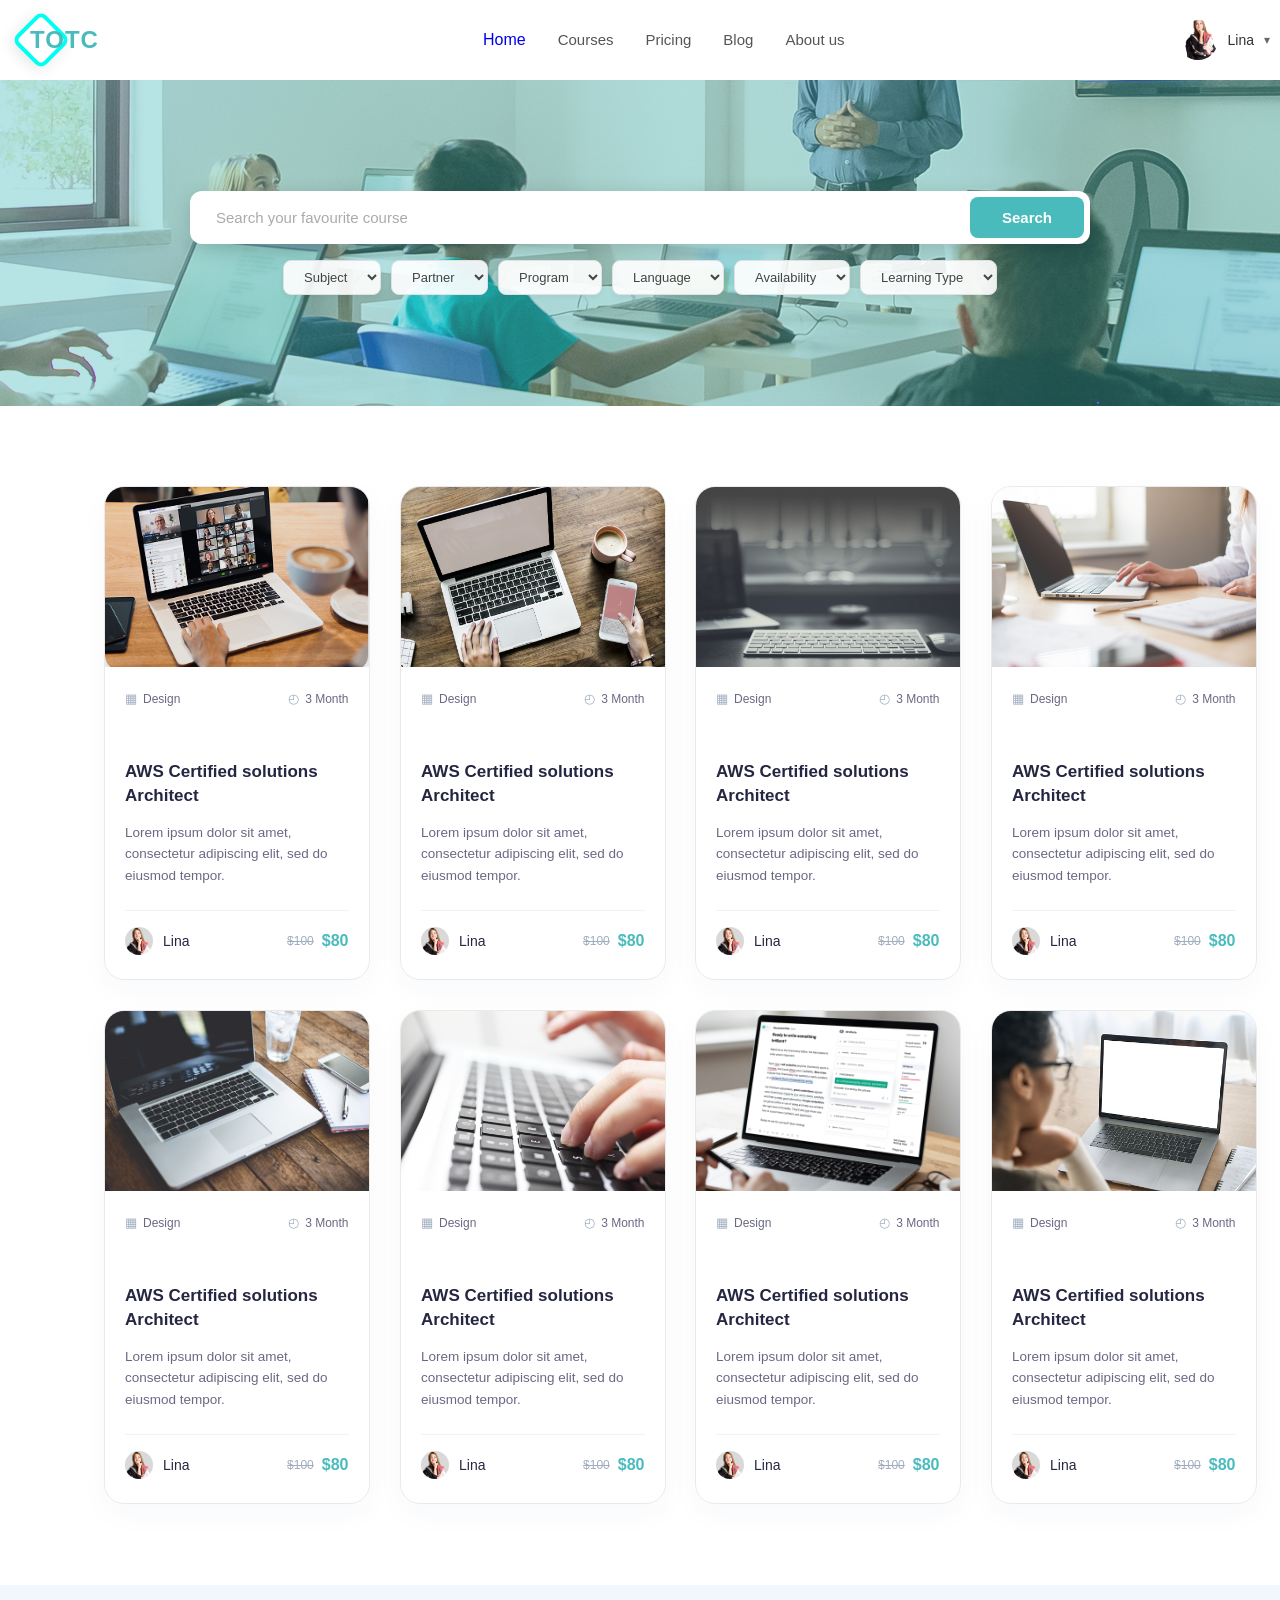
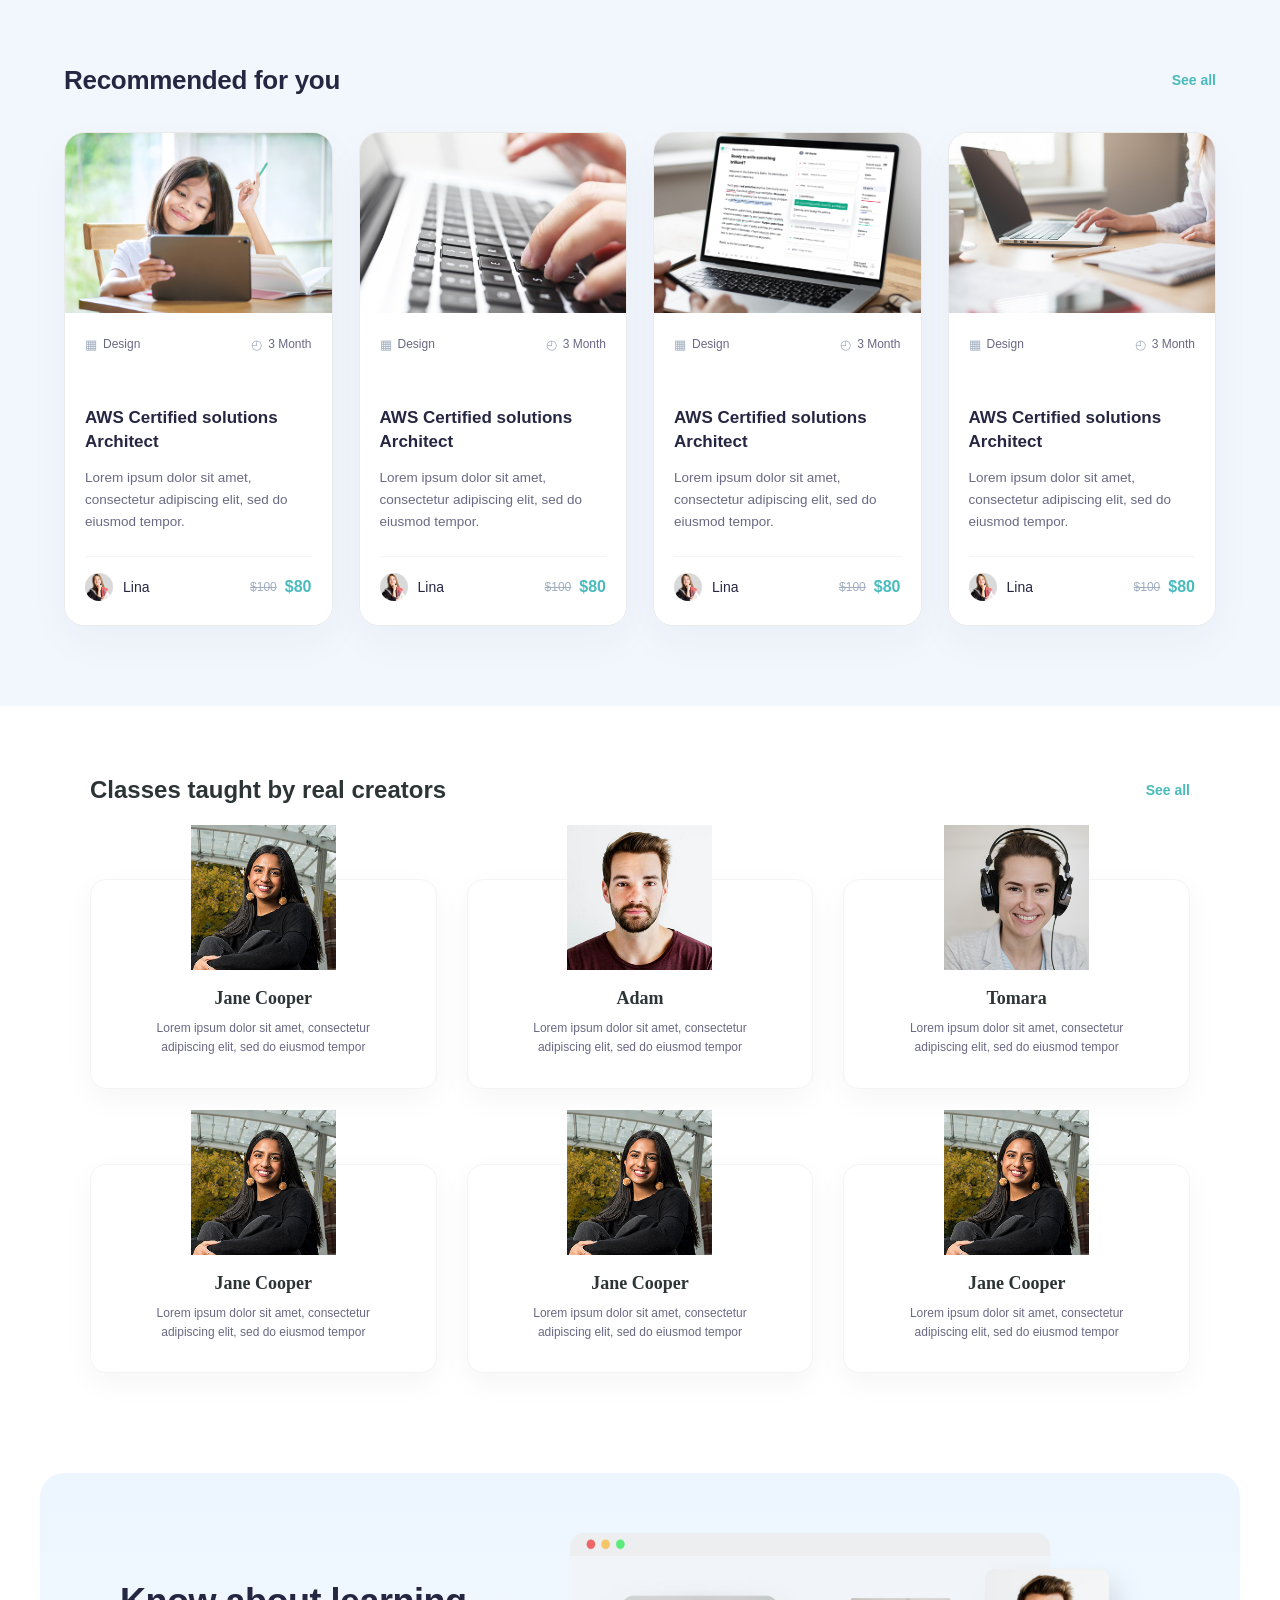
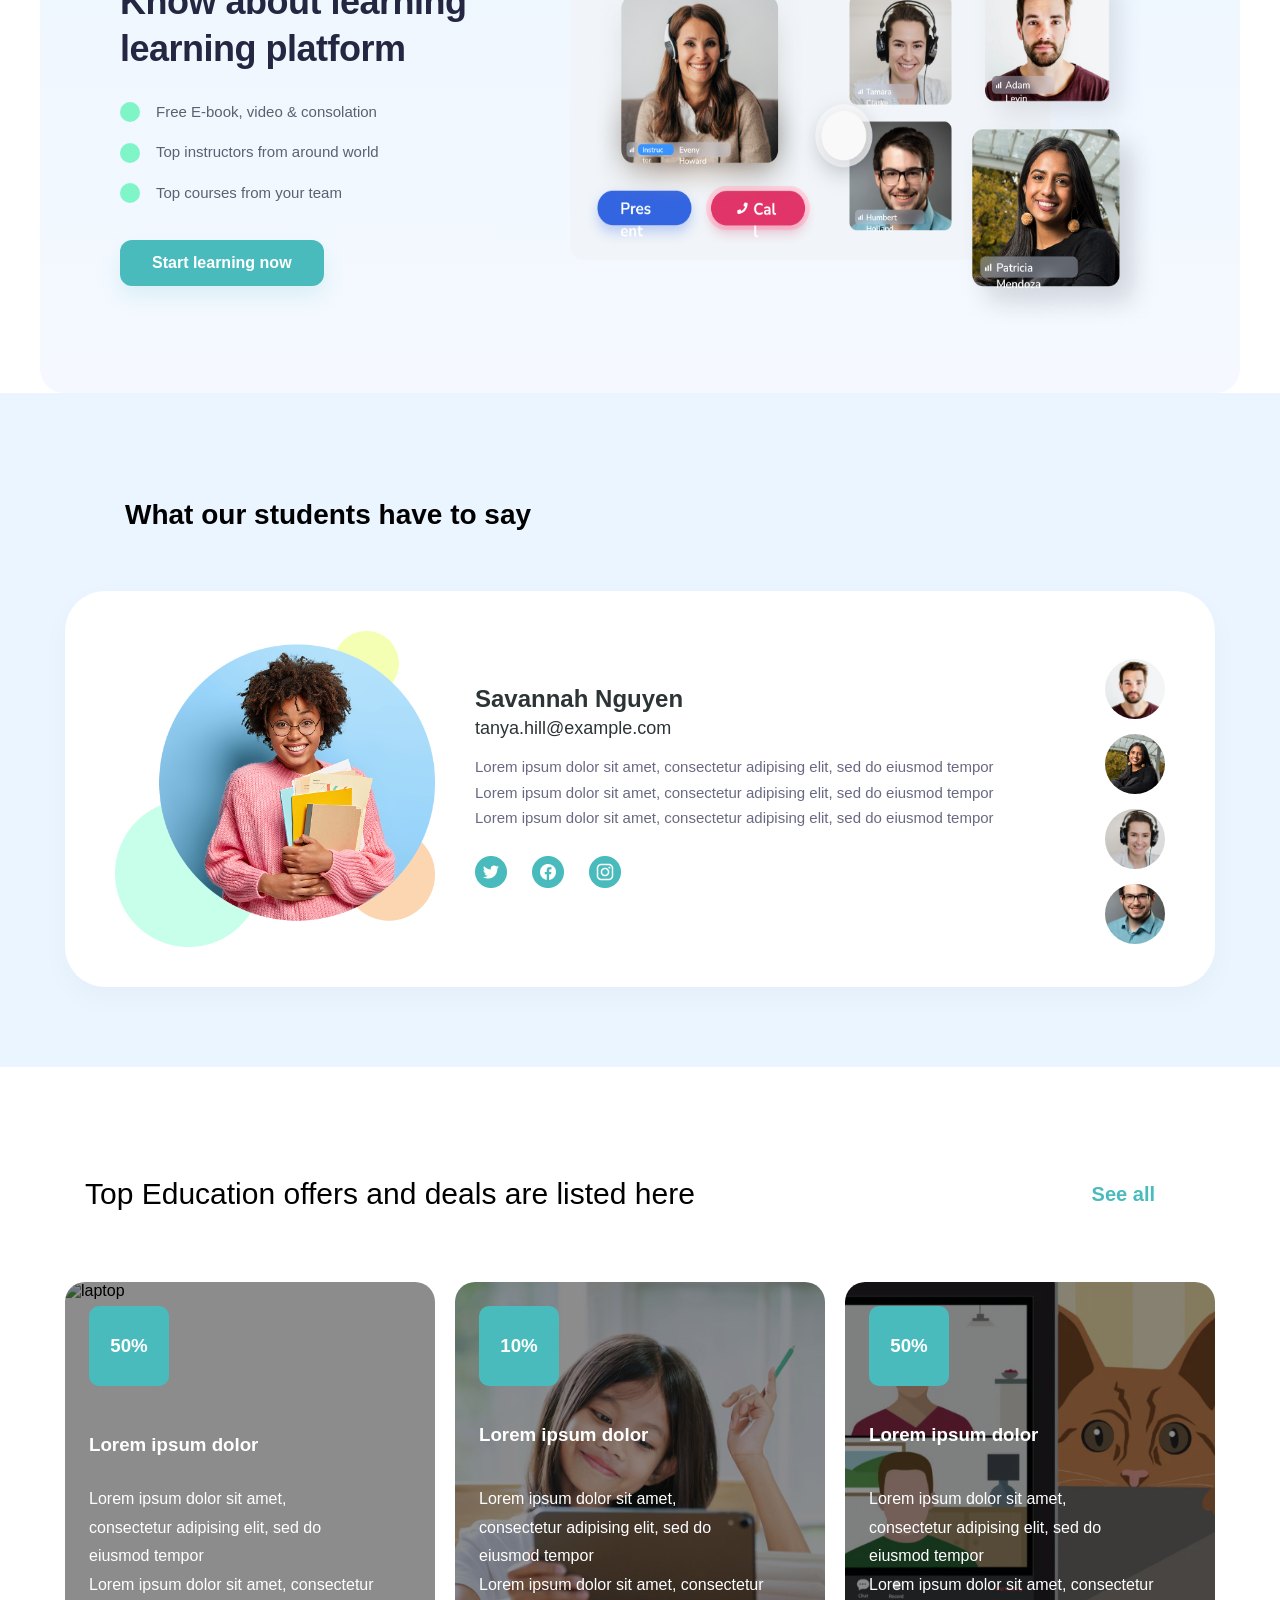
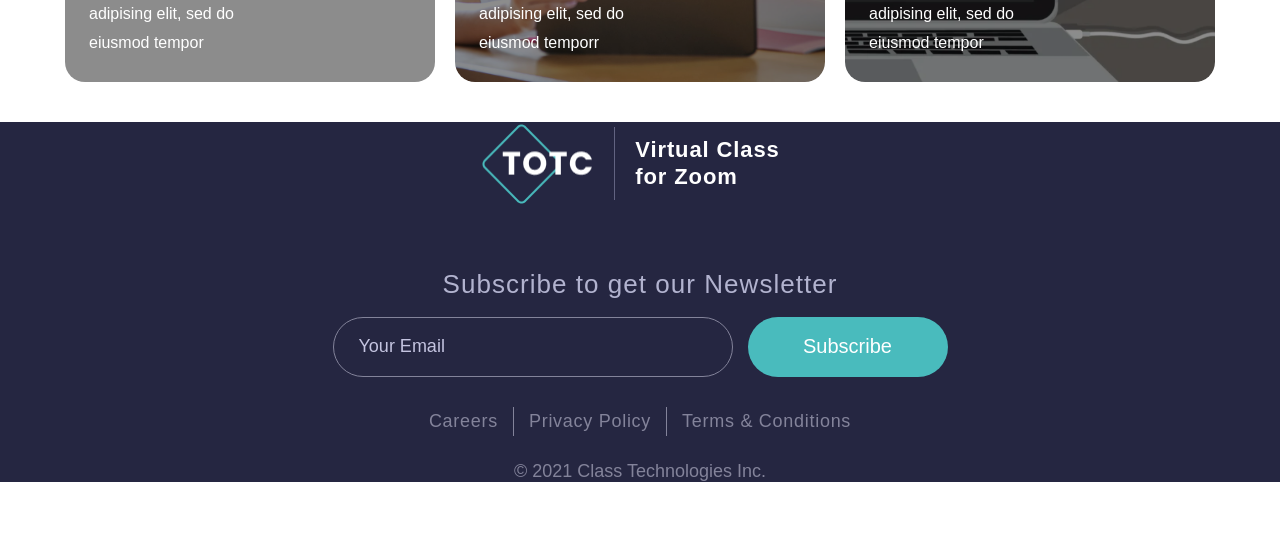
==== course.html @ c9e4a4cf "new pages add" ====
<!DOCTYPE html>
<html lang="en">
<head>
    <meta charset="UTF-8">
    <meta name="viewport" content="width=device-width, initial-scale=1.0">
    <title>TOTC - E-Learning Course</title>
    <link rel="shortcut icon" href="favicon.png" type="image/x-icon">
    <link rel="stylesheet" href="style.css">
</head>
<body>
  <header class="navbar1" style="padding: 10px;">
    <div class="totc-logo">
      <div class="diamond-bg"></div>
      <span class="logo-text" style="color: #49bbbd;">TOTC</span>
    </div>

    <nav class="nav-links1" >
      <a href="index.html" class="active1" >Home</a>
      <a href="sty.html" class="a1">Courses</a>
      <a href="pricing.html" class="a1">Pricing</a>
      <a href="#" class="a1">Blog</a>
      <a href="#" class="a1">About us</a>
    </nav>

    <div class="user-profile">
      <img src="2f32d3a9082c2e2832481561feec93a5e5c5e8d6 (1).png" alt="User Profile" class="avatar" />
      <span class="username">Lina</span>
      <span class="dropdown-icon">▾</span>
    </div>
  </header>

  <section class="hero-search-section">
    <div class="search-container">
      <div class="search-box">
        <input type="text" placeholder="Search your favourite course" />
        <button class="btn-search">Search</button>
      </div>
      <div class="filter-bar">
        <select><option>Subject</option></select>
        <select><option>Partner</option></select>
        <select><option>Program</option></select>
        <select><option>Language</option></select>
        <select><option>Availability</option></select>
        <select><option>Learning Type</option></select>
      </div>
    </div>
  </section>
  
<section class="allcourses-wrapper-sec" style="margin: 40px; padding: 40px; background-color: #FFFFFF;">
  <div class="allcourses-container">
    <div class="allcourses-main-grid">
      
      <!-- Card Item 1 -->
      <article class="allcourses-card">
        <div class="allcourses-img-holder">
          <img src="Group 40.png" alt="Laptop Workspace" class="allcourses-pic">
        </div>
        <div class="allcourses-card-body">
          <div class="allcourses-meta-row">
            <span class="allcourses-tag"><span class="allcourses-icon">&#9638;</span> Design</span>
            <span class="allcourses-tag"><span class="allcourses-icon">&#9716;</span> 3 Month</span>
          </div>
          <h3 class="allcourses-title">AWS Certified solutions Architect</h3>
          <p class="allcourses-desc">Lorem ipsum dolor sit amet, consectetur adipiscing elit, sed do eiusmod tempor.</p>
          <div class="allcourses-card-footer">
            <div class="allcourses-author">
              <img src="student-avatar (1).png" alt="Lina Profile" class="allcourses-avatar">
              <span class="allcourses-username">Lina</span>
            </div>
            <div class="allcourses-pricing">
              <span class="allcourses-old-price">$100</span>
              <span class="allcourses-new-price">$80</span>
            </div>
          </div>
        </div>
      </article>

      <!-- Card Item 2 -->
      <article class="allcourses-card">
        <div class="allcourses-img-holder">
          <img src="5512cf17d2456865c90822799dacf1ebcf5771cc.jpg" alt="Analytics Laptop" class="allcourses-pic">
        </div>
        <div class="allcourses-card-body">
          <div class="allcourses-meta-row">
            <span class="allcourses-tag"><span class="allcourses-icon">&#9638;</span> Design</span>
            <span class="allcourses-tag"><span class="allcourses-icon">&#9716;</span> 3 Month</span>
          </div>
          <h3 class="allcourses-title">AWS Certified solutions Architect</h3>
          <p class="allcourses-desc">Lorem ipsum dolor sit amet, consectetur adipiscing elit, sed do eiusmod tempor.</p>
          <div class="allcourses-card-footer">
            <div class="allcourses-author">
              <img src="student-avatar (1).png" alt="Lina Profile" class="allcourses-avatar">
              <span class="allcourses-username">Lina</span>
            </div>
            <div class="allcourses-pricing">
              <span class="allcourses-old-price">$100</span>
              <span class="allcourses-new-price">$80</span>
            </div>
          </div>
        </div>
      </article>

      <!-- Card Item 3 -->
      <article class="allcourses-card">
        <div class="allcourses-img-holder">
          <img src="b14041b3e77b5f8d702e78041ed2b68c4f67137f.jpg" alt="Online Mockup Window" class="allcourses-pic">
        </div>
        <div class="allcourses-card-body">
          <div class="allcourses-meta-row">
            <span class="allcourses-tag"><span class="allcourses-icon">&#9638;</span> Design</span>
            <span class="allcourses-tag"><span class="allcourses-icon">&#9716;</span> 3 Month</span>
          </div>
          <h3 class="allcourses-title">AWS Certified solutions Architect</h3>
          <p class="allcourses-desc">Lorem ipsum dolor sit amet, consectetur adipiscing elit, sed do eiusmod tempor.</p>
          <div class="allcourses-card-footer">
            <div class="allcourses-author">
              <img src="student-avatar (1).png" alt="Lina Profile" class="allcourses-avatar">
              <span class="allcourses-username">Lina</span>
            </div>
            <div class="allcourses-pricing">
              <span class="allcourses-old-price">$100</span>
              <span class="allcourses-new-price">$80</span>
            </div>
          </div>
        </div>
      </article>

      <!-- Card Item 4 -->
      <article class="allcourses-card">
        <div class="allcourses-img-holder">
          <img src="e7df45a52348b45d3a7df3da7291cfb46a2634b1 (1).jpg" alt="Team Discussion" class="allcourses-pic">
        </div>
        <div class="allcourses-card-body">
          <div class="allcourses-meta-row">
            <span class="allcourses-tag"><span class="allcourses-icon">&#9638;</span> Design</span>
            <span class="allcourses-tag"><span class="allcourses-icon">&#9716;</span> 3 Month</span>
          </div>
          <h3 class="allcourses-title">AWS Certified solutions Architect</h3>
          <p class="allcourses-desc">Lorem ipsum dolor sit amet, consectetur adipiscing elit, sed do eiusmod tempor.</p>
          <div class="allcourses-card-footer">
            <div class="allcourses-author">
              <img src="student-avatar (1).png" alt="Lina Profile" class="allcourses-avatar">
              <span class="allcourses-username">Lina</span>
            </div>
            <div class="allcourses-pricing">
              <span class="allcourses-old-price">$100</span>
              <span class="allcourses-new-price">$80</span>
            </div>
          </div>
        </div>
      </article>

      <!-- Card Item 5 -->
      <article class="allcourses-card">
        <div class="allcourses-img-holder">
          <img src="8ab4475bce918173b8e157761248889e653611c1.jpg" alt="Coding on Device" class="allcourses-pic">
        </div>
        <div class="allcourses-card-body">
          <div class="allcourses-meta-row">
            <span class="allcourses-tag"><span class="allcourses-icon">&#9638;</span> Design</span>
            <span class="allcourses-tag"><span class="allcourses-icon">&#9716;</span> 3 Month</span>
          </div>
          <h3 class="allcourses-title">AWS Certified solutions Architect</h3>
          <p class="allcourses-desc">Lorem ipsum dolor sit amet, consectetur adipiscing elit, sed do eiusmod tempor.</p>
          <div class="allcourses-card-footer">
            <div class="allcourses-author">
              <img src="student-avatar (1).png" alt="Lina Profile" class="allcourses-avatar">
              <span class="allcourses-username">Lina</span>
            </div>
            <div class="allcourses-pricing">
              <span class="allcourses-old-price">$100</span>
              <span class="allcourses-new-price">$80</span>
            </div>
          </div>
        </div>
      </article>

      <!-- Card Item 6 -->
      <article class="allcourses-card">
        <div class="allcourses-img-holder">
          <img src="17848fb62a166d04a92f6f3c2f4fec0e6f0c35a7 (2).jpg" alt="Typing Track" class="allcourses-pic">
        </div>
        <div class="allcourses-card-body">
          <div class="allcourses-meta-row">
            <span class="allcourses-tag"><span class="allcourses-icon">&#9638;</span> Design</span>
            <span class="allcourses-tag"><span class="allcourses-icon">&#9716;</span> 3 Month</span>
          </div>
          <h3 class="allcourses-title">AWS Certified solutions Architect</h3>
          <p class="allcourses-desc">Lorem ipsum dolor sit amet, consectetur adipiscing elit, sed do eiusmod tempor.</p>
          <div class="allcourses-card-footer">
            <div class="allcourses-author">
              <img src="student-avatar (1).png" alt="Lina Profile" class="allcourses-avatar">
              <span class="allcourses-username">Lina</span>
            </div>
            <div class="allcourses-pricing">
              <span class="allcourses-old-price">$100</span>
              <span class="allcourses-new-price">$80</span>
            </div>
          </div>
        </div>
      </article>

      <!-- Card Item 7 -->
      <article class="allcourses-card">
        <div class="allcourses-img-holder">
          <img src="006d5a45b6b658c01af8d2026594be7c377dff00 (2).jpg" alt="Tablet Device Use" class="allcourses-pic">
        </div>
        <div class="allcourses-card-body">
          <div class="allcourses-meta-row">
            <span class="allcourses-tag"><span class="allcourses-icon">&#9638;</span> Design</span>
            <span class="allcourses-tag"><span class="allcourses-icon">&#9716;</span> 3 Month</span>
          </div>
          <h3 class="allcourses-title">AWS Certified solutions Architect</h3>
          <p class="allcourses-desc">Lorem ipsum dolor sit amet, consectetur adipiscing elit, sed do eiusmod tempor.</p>
          <div class="allcourses-card-footer">
            <div class="allcourses-author">
              <img src="student-avatar (1).png" alt="Lina Profile" class="allcourses-avatar">
              <span class="allcourses-username">Lina</span>
            </div>
            <div class="allcourses-pricing">
              <span class="allcourses-old-price">$100</span>
              <span class="allcourses-new-price">$80</span>
            </div>
          </div>
        </div>
      </article>

      <!-- Card Item 8 -->
      <article class="allcourses-card">
        <div class="allcourses-img-holder">
          <img src="184ea984728d97f74c9593e26f95bbf9044112bb.jpg" alt="Coding on Device" class="allcourses-pic">
        </div>
        <div class="allcourses-card-body">
          <div class="allcourses-meta-row">
            <span class="allcourses-tag"><span class="allcourses-icon">&#9638;</span> Design</span>
            <span class="allcourses-tag"><span class="allcourses-icon">&#9716;</span> 3 Month</span>
          </div>
          <h3 class="allcourses-title">AWS Certified solutions Architect</h3>
          <p class="allcourses-desc">Lorem ipsum dolor sit amet, consectetur adipiscing elit, sed do eiusmod tempor.</p>
          <div class="allcourses-card-footer">
            <div class="allcourses-author">
              <img src="student-avatar (1).png" alt="Lina Profile" class="allcourses-avatar">
              <span class="allcourses-username">Lina</span>
            </div>
            <div class="allcourses-pricing">
              <span class="allcourses-old-price">$100</span>
              <span class="allcourses-new-price">$80</span>
            </div>
          </div>
        </div>
      </article>


</section>
<section class="rec-section-wrapper">
  <div class="rec-main-box">
    
    <div class="rec-top-row">
      <h2 class="rec-section-title">Recommended for you</h2>
      <a href="#" class="rec-see-all">See all</a>
    </div>
    <div class="rec-card-grid">
      <article class="rec-card-item">
        <div class="rec-img-box">
          <img src="59e91cde877aacb096082025aaa7528e15f2789e (1).png" alt="Course Thumbnail" class="rec-pic">
        </div>
        <div class="rec-body-content">
          <div class="rec-meta-row">
            <span class="rec-meta-item"><span class="rec-icon">&#9638;</span> Design</span>
            <span class="rec-meta-item"><span class="rec-icon">&#9716;</span> 3 Month</span>
          </div>
          <h3 class="rec-card-title">AWS Certified solutions Architect</h3>
          <p class="rec-card-desc">Lorem ipsum dolor sit amet, consectetur adipiscing elit, sed do eiusmod tempor.</p>
          <div class="rec-card-footer">
            <div class="rec-user-info">
              <img src="student-avatar (1).png" alt="Lina" class="rec-avatar">
              <span class="rec-username">Lina</span>
            </div>
            <div class="rec-price-info">
              <span class="rec-old-price">$100</span>
              <span class="rec-new-price">$80</span>
            </div>
          </div>
        </div>
      </article>
      <article class="rec-card-item">
        <div class="rec-img-box">
          <img src="17848fb62a166d04a92f6f3c2f4fec0e6f0c35a7.jpg" alt="Course Thumbnail" class="rec-pic">
        </div>
        <div class="rec-body-content">
          <div class="rec-meta-row">
            <span class="rec-meta-item"><span class="rec-icon">&#9638;</span> Design</span>
            <span class="rec-meta-item"><span class="rec-icon">&#9716;</span> 3 Month</span>
          </div>
          <h3 class="rec-card-title">AWS Certified solutions Architect</h3>
          <p class="rec-card-desc">Lorem ipsum dolor sit amet, consectetur adipiscing elit, sed do eiusmod tempor.</p>
          <div class="rec-card-footer">
            <div class="rec-user-info">
              <img src="student-avatar (1).png" alt="Lina" class="rec-avatar">
              <span class="rec-username">Lina</span>
            </div>
            <div class="rec-price-info">
              <span class="rec-old-price">$100</span>
              <span class="rec-new-price">$80</span>
            </div>
          </div>
        </div>
      </article>

      <article class="rec-card-item">
        <div class="rec-img-box">
          <img src="006d5a45b6b658c01af8d2026594be7c377dff00.jpg" alt="Course Thumbnail" class="rec-pic">
        </div>
        <div class="rec-body-content">
          <div class="rec-meta-row">
            <span class="rec-meta-item"><span class="rec-icon">&#9638;</span> Design</span>
            <span class="rec-meta-item"><span class="rec-icon">&#9716;</span> 3 Month</span>
          </div>
          <h3 class="rec-card-title">AWS Certified solutions Architect</h3>
          <p class="rec-card-desc">Lorem ipsum dolor sit amet, consectetur adipiscing elit, sed do eiusmod tempor.</p>
          <div class="rec-card-footer">
            <div class="rec-user-info">
              <img src="student-avatar (1).png" alt="Lina" class="rec-avatar">
              <span class="rec-username">Lina</span>
            </div>
            <div class="rec-price-info">
              <span class="rec-old-price">$100</span>
              <span class="rec-new-price">$80</span>
            </div>
          </div>
        </div>
      </article>

      <article class="rec-card-item">
        <div class="rec-img-box">
          <img src="e7df45a52348b45d3a7df3da7291cfb46a2634b1.jpg" alt="Course Thumbnail" class="rec-pic">
        </div>
        <div class="rec-body-content">
          <div class="rec-meta-row">
            <span class="rec-meta-item"><span class="rec-icon">&#9638;</span> Design</span>
            <span class="rec-meta-item"><span class="rec-icon">&#9716;</span> 3 Month</span>
          </div>
          <h3 class="rec-card-title">AWS Certified solutions Architect</h3>
          <p class="rec-card-desc">Lorem ipsum dolor sit amet, consectetur adipiscing elit, sed do eiusmod tempor.</p>
          <div class="rec-card-footer">
            <div class="rec-user-info">
              <img src="student-avatar (1).png" alt="Lina" class="rec-avatar">
              <span class="rec-username">Lina</span>
            </div>
            <div class="rec-price-info">
              <span class="rec-old-price">$100</span>
              <span class="rec-new-price">$80</span>
            </div>
          </div>
        </div>
      </article>

    </div>
  </div>
</section>
<section class="creators-block">
  <div class="creators-wrapper">
      
      <div class="creators-top-bar">
          <h2 class="creators-title">Classes taught by real creators</h2>
          <a href="#" class="creators-see-all">See all</a>
      </div>

      <div class="creators-grid-layout">
          
          
          <div class="creator-box">
              <div class="creator-img-wrap">
                  <img src="creator1.png" alt="Jane Cooper">
              </div>
              <h3 class="creator-name">Jane Cooper</h3>
              <p class="creator-desc">Lorem ipsum dolor sit amet, consectetur adipiscing elit, sed do eiusmod tempor</p>
          </div>

          
          <div class="creator-box">
              <div class="creator-img-wrap">
                  <img src="creator2.png" alt="Adam">
              </div>
              <h3 class="creator-name">Adam</h3>
              <p class="creator-desc">Lorem ipsum dolor sit amet, consectetur adipiscing elit, sed do eiusmod tempor</p>
          </div>

         
          <div class="creator-box">
              <div class="creator-img-wrap">
                  <img src="creator3.png" alt="Tomara">
              </div>
              <h3 class="creator-name">Tomara</h3>
              <p class="creator-desc">Lorem ipsum dolor sit amet, consectetur adipiscing elit, sed do eiusmod tempor</p>
          </div>

          
          <div class="creator-box">
              <div class="creator-img-wrap">
                  <img src="creator1.png" alt="Jane Cooper">
              </div>
              <h3 class="creator-name">Jane Cooper</h3>
              <p class="creator-desc">Lorem ipsum dolor sit amet, consectetur adipiscing elit, sed do eiusmod tempor</p>
          </div>

         
          <div class="creator-box">
              <div class="creator-img-wrap">
                  <img src="creator1.png" alt="Jane Cooper">
              </div>
              <h3 class="creator-name">Jane Cooper</h3>
              <p class="creator-desc">Lorem ipsum dolor sit amet, consectetur adipiscing elit, sed do eiusmod tempor</p>
          </div>

          
          <div class="creator-box">
              <div class="creator-img-wrap">
                  <img src="creator1.png" alt="Jane Cooper">
              </div>
              <h3 class="creator-name">Jane Cooper</h3>
              <p class="creator-desc">Lorem ipsum dolor sit amet, consectetur adipiscing elit, sed do eiusmod tempor</p>
          </div>

      </div>

  </div>
</section>
<section class="platform-section">
<div class="platform-container">
  <div class="info-column">
    <h2 class="main-heading" style="color: rgba(37, 38, 65, 1)">Know about learning learning platform</h2>
    
    <ul class="features-list">
      <li>
        <span class="bullet-dot"></span>
        <p>Free E-book, video & consolation</p>
      </li>
      <li>
        <span class="bullet-dot"></span>
        <p>Top instructors from around world</p>
      </li>
      <li>
        <span class="bullet-dot"></span>
        <p>Top courses from your team</p>
      </li>
    </ul>
    
    <a href="#" class="cta-button">Start learning now</a>
  </div>
  
        <img src="Group 71.png" alt="Video Classroom Graphics" class="graphic-img" style="height: 400px ;width: 590px;">
        
      
</div>

</div>
    <section class="sect">
      <h4 class="what">What our students have to say</h4>
      <div class="div-img">
          <div class="girl">
              <img src="Group 368 (4).png" alt="girl" class="girl-main-img">
              <div class="pa">
                  <h2>Savannah Nguyen</h2>
                  <span class="email-text">tanya.hill@example.com</span>
                  <p class="p1">
                      Lorem ipsum dolor sit amet, consectetur adipising elit, sed do eiusmod tempor<br>
                      Lorem ipsum dolor sit amet, consectetur adipising elit, sed do eiusmod tempor<br>
                      Lorem ipsum dolor sit amet, consectetur adipising elit, sed do eiusmod tempor
                  </p>
                  <img src="Group 372.png" alt="social icons" style="margin-top: 25px;">
              </div>
              <div class="imgs">
                  <img src="6a324de5c94a9ba1a6d453c5348b067f8698108b.png" alt="boy" class="im1">
                  <img src="43643df7a0cddfa0ae7c584b93b20c53a064580a.png" alt="girl" class="im1">
                  <img src="ada98f21b111783e76881ec5644408bdde7b0edd.png" alt="girl" class="im1">
                  <img src="c975507ab8fc3e147dca2c0bccccbead1c14ebb6.png" alt="boy" class="im1">
              </div>
          </div>
      </div>
  </section>
    <section class="laptop" style="color: rgba(0, 0, 0, 1);
    ;">
        <div class="card-1">
          <div class="heading">
            <h2 class="top">Top Education offers and deals are listed here</h2>
            <span style="padding: 76px 60px; color: rgba(73, 187, 189, 1); font-size: 20px; font-weight: 700;">See all</span>
            </div>
           
        <div class="card-2">
          
            <div class="det">
              <img src="5abcf77024978c219bf2223fc9e32ec5fae8375f.png" alt="laptop" class="igs">
              <div class="detail">
                <h1 style="height: 80px; width: 80px; color: white; background-color: rgba(73, 187, 189, 1); display: flex; justify-content: center; align-items: center; border-radius: 10px; font-weight: 700; font-family: 'Poppins', sans-serif;">50%</h1>
                <h1 style="margin-top: 20px; font-weight: 700; font-family: 'Poppins', sans-serif">Lorem ipsum dolor</h1>
                <p style="line-height: 180%; letter-spacing: 2%; font-size: 16px; font-weight: 500;">Lorem ipsum dolor sit amet,  <br> consectetur adipising elit, sed do <br> eiusmod tempor <br>  Lorem ipsum dolor sit amet, consectetur adipising elit, sed do <br> eiusmod tempor</p>
              </div>
            </div>
          
            <div class="det">
              <img src="59e91cde877aacb096082025aaa7528e15f2789e.png" alt="laptop" class="igs">
              <div class="detail">
                <h1 style="height: 80px; width: 80px; color: white; background-color: rgba(73, 187, 189, 1); display: flex; justify-content: center; align-items: center; border-radius: 10px; font-weight: 700; font-family: 'Poppins', sans-serif;">10%</h1>
                <h1 style=" font-weight: 700; font-family: 'Poppins', sans-serif">Lorem ipsum dolor</h1>
                <p style="line-height: 180%; letter-spacing: 2%; font-size: 16px; font-weight: 500;"\>Lorem ipsum dolor sit amet,  <br> consectetur adipising elit, sed do <br> eiusmod tempor <br>  Lorem ipsum dolor sit amet, consectetur adipising elit, sed do <br> eiusmod temporr</p>
              </div>
            </div>
            <div class="det">
              <img src="a6a75cf5ca47b6a4fceb75f355da0105034713c7.png" alt="laptop" class="igs">
              <div class="detail">
                <h1 style="height: 80px; width: 80px; color: white; background-color: rgba(73, 187, 189, 1); display: flex; justify-content: center; align-items: center; border-radius: 10px; font-weight: 700; font-family: 'Poppins', sans-serif;">50%</h1>
                <h1 style=" font-weight: 700; font-family: 'Poppins', sans-serif">Lorem ipsum dolor</h1>
                <p style="line-height: 180%; letter-spacing: 2%; font-size: 16px; font-weight: 500;">Lorem ipsum dolor sit amet,  <br> consectetur adipising elit, sed do <br> eiusmod tempor <br>  Lorem ipsum dolor sit amet, consectetur adipising elit, sed do <br> eiusmod tempor</p>
              </div>
            </div>
          </div>
    </section>
    <section class="footer">
      <footer> <div class="logo-ft">
        <img src="Group 111 (1).png" alt="logo" style="height: 84px; width: 114px;"> 
        <span class="ft">Virtual Class <br> for Zoom</span>
      </div>
    <h3 class="sub">Subscribe to get our Newsletter</h3>
  <form class="email">
    <input type="email" name="email" id="" placeholder="Your Email" class="email1"> <a href="#" class="btn-sub">Subscribe</a>
  </form>
<div class="career">
  <span class="cr " style="border: none;">Careers</span>
  <span class="cr">Privacy Policy</span>
  <span class="cr">Terms & Conditions</span>
</div>
<span class="copy">© 2021 Class Technologies Inc.</span>
</footer>
    </section>
</body>
</html>
---- style.css ----
* {
  margin: 0;
  padding: 0;
  box-sizing: border-box;
  font-family: 'Poppins'sans-serif;
  text-decoration: none;
  flex-wrap: wrap;
  box-sizing: border-box;

}
.hero-wave {
  position: absolute;
  bottom: -1px;
  left: 0;
  width: 100%;
  height: 60px;
  z-index: 3;
}
body html {
  background-color: #f8f9fa;
  color: #ffffff;
  overflow-x: hidden;
}
.hero-container {
  background-color: #49BBBD;   
  position: relative;
  margin-bottom: 0;
  padding-bottom: 0;
    min-height: auto !important; 
    height: 580px;
    overflow: hidden; 
}

.hero-content {
  display: flex;
  align-items: center;
  justify-content: space-between;
  margin-top: 20px; 
  gap: 20px;
  flex-wrap: wrap;
}
.hero-container {
  background-color: #49BBBD;
  padding: 5px 8% 100px 8%;
  min-height: 650px;
 
    }
.navbar {
  display: flex;
  align-items: center;
  justify-content: space-between;
  padding: 10px 0;
}
.logo {
  display: flex;
  align-items: center;
}
.totc-logo {
  position: relative;
  width: 140px; 
  height: 60px;
  display: flex;
  align-items: center;
}

.diamond-bg {
  position: absolute;
  width: 42px;
  height: 42px;
  border: 4px solid #00FFF0;  
  border-radius: 8px;       
  transform: rotate(45deg);   
  box-shadow: 0 4px 15px rgba(0, 0, 0, 0.1);
  left: 10px;
}

.logo-text {
  position: relative;
  z-index: 2;
  font-weight: 800;
  font-size: 24px;
  color: #ffffff;
  letter-spacing: 1px;
  margin-left: 20px; 
}

.nav {
  display: flex;
  justify-content: space-between;
  align-items: center;
  gap: 60px; 
}

.nav-links {
  display: flex;
  list-style: none;
  gap: 30px;
}

.nav-links a {
  color: #FFFFFF;
  font-size: 16px;
  white-space: nowrap;
  cursor: pointer;
  opacity: 0.85;
  transition: 0.3s;
}

.nav-links a:hover,
.nav-links a.active {
  opacity: 1;
  font-weight: 600;
}

.auth-buttons {
  display: flex;
  gap: 15px;
}

.btn {
  padding: 10px 24px;
  border-radius: 30px;
  font-size: 15px;
  border: none;
  white-space: nowrap;
  cursor: pointer;
  font-weight: 600;
}

.btn-login {
  background-color: #FFFFFF;
  color: #5B5B5B;
}

.btn-login:hover {
  background-color: #49BBBD;
  color: white ;
  border: 2px solid white;
}
.btn-signup {
  background-color: rgba(255, 255, 255, 0.3);
  color: #FFFFFF;
}
.btn-signup:hover {
  background-color: white;
  color:  #49BBBD ;}


.hero-content {
  display: flex;
  align-items: center;
  justify-content: space-between;
  margin-top: 50px;
  gap: 40px;
}

.hero-text {
  flex: 1;
  max-width: 550px;
}

.hero-text h1 {
  font-size: 48px;
  line-height: 1.25;
  font-weight: 700;
  color: #ffffff;
  margin-bottom: 20px;
}

.hero-text .highlight {
  color: #F48C06;
}

.hero-text p {
  font-size: 18px;
  line-height: 1.6;
  color: #e2f7f7;
  margin-bottom: 15px;
}

.hero-cta {
  display: flex;
  align-items: center;
  gap: 25px;
}

.btn-primary {
  background-color: rgba(255, 255, 255, 0.25);
  color: #ffffff;
  padding: 14px 32px;
  font-size: 16px;
  
}

.btn-primary:hover {
  background-color: #ffffff;
  color: #49BBBD;
}

.btn-watch {
  background: none;
  border: none;
  color: #ffffff; 
  font-size: 15px;
  font-weight: 500;
  display: flex;
  align-items: center;
  gap: 12px;
  cursor: pointer;
}

.play-icon {
  width: 44px;
  height: 44px;
  background-color: #ffffff;
  color: #49BBBD;
  border-radius: 50%;
  display: flex;
  align-items: center;
  justify-content: center;
  font-size: 14px;
  padding-left: 3px;
  box-shadow: 0px 8px 15px rgba(0, 0, 0, 0.1);
}
.hero-image {
  flex: 1;
  display: flex;
  justify-content: flex-end;
}

.hero-image img {
  width: auto;
  max-width: 200px;
  height: 400px;
  object-fit: cover;
}

  .hero-content {
    display: flex;
    align-items: center;
    justify-content: space-between;
    margin-top: 20px;
    gap: 40px;
    flex-wrap: wrap;
    position: relative;
  }
.hero-image img {
  width: auto;
  max-width: 780px;
  height: 570px;
  max-height: 450px;  
  transform: rotate(-3deg);   
  margin-right: 60px;   
}
.group-pic{
  position: absolute;
  top:55px;
  left: 630px !important;
  height: 300px !important;
  width: 250px;
  transform: rotate(0deg) !important;
  flex-wrap: wrap;
 
}
.image-cont2 {
  position: relative;
  display: inline-block;
}

.image-cont2 img {
  width: 100%;
  display: block;
  border-radius: 20px; 
}

.pic-text {
  position: absolute;
  top: 40%; 
  left: 50%; 
  transform: translate(-50%, -50%); 
  color: white; 
  text-align: center;
  width: 100%;
  width: 150px;
  height: 160px;
}
.start{
  height: 250px;
  border: 2px solid white;
}
  .our{
    margin-top: 5px;
  }
  .success{
    font-family: Buenos Aires Trial;
font-weight: 700;
font-style: Bold;
font-size: 48px;
color: black;
line-height: 130%;
letter-spacing: 0px;
text-align: center;
  }
  .para{
    font-family: Buenos Aires Trial;
    font-weight: 400px;
    font-style: Regular;
    font-size: 18px;
    line-height: 160%;
    letter-spacing: 0px;
    text-align: center;
    color: black;
    margin-top: 15px;
  }
.rating{
    display: flex;
    justify-content: center; 
    gap: 40px;             
    flex-wrap: wrap;        
    margin: 40px auto;    
    cursor: pointer;    
}
.item {
    text-align: center;
    flex-direction: column;
    align-items: center;    
}
.item span {
  background: linear-gradient(to right, #1F78BC, #3AB5C4); 
  font-family: 'Poppins', sans-serif; 
  font-size: 70px;  
  background: linear-gradient(to right, #1F78BC, #3AB5C4);
  background-clip: text; 
  color: transparent; }
.item p {
  font-family: Buenos Aires Trial;
  font-weight: 400px;
  font-style: Regular;
  font-size: 28px;
  color: black;
  line-height: 1;
  letter-spacing: 0px;
    margin-top: 5px;}
    .cloud_soft{
      margin-top: 70px;
    }
    .cloud{
      color: rgb(47, 50, 125);
      font-family: Poppins;
      font-weight: 700px;
      font-size: 32px;
      line-height: 180%;
      letter-spacing: 0%;
      text-align: center;
  
    }
.software{
  font-family: Poppins;
font-weight: 700;
font-size: 32px;
color: rgb(0, 203, 184);
line-height: 180%;
letter-spacing: 0%;
}
.para1{
  font-family: Poppins;
font-weight: 400px;
font-size: 16px;
line-height: 180%;
letter-spacing: 0%;
text-align: center;
color: black;

}
.card_container{
  display: flex;
  justify-content: space-around;
  margin-top: 80px;
  flex-wrap: wrap;
}
.img{
  background-color:  rgba(91, 114, 238, 1);
  border-radius: 50%;
  height: 70px;
  width: 70px;
  display: flex;
  justify-content: center;
  align-items: center;
  
  
}
.docs{
  height: 50px;
  width: 40px;
  background-color: transparent;
}
.card{
  height: 320px;
  width: 350px;
 background-color: rgba(255, 255, 255, 1);
 border-radius: 20px;
cursor: pointer;
transition: transform 0.3s ease-in-out, box-shadow 0.3s ease-in-out;}
 .card:hover {
  transform: translateY(-30px); 
  box-shadow: 0px 15px 30px rgba(0, 0, 0, 0.25); 
}

h3{
  color: rgb(47, 50, 125);
  text-align: center;
margin-top: 40px;
  font-weight: bolder;
  text-align: center;
  font-family: Poppins;
}
.para2{
  font-family: Poppins;
font-weight: 400px;
font-size: 16px;
line-height: 180%;
letter-spacing: 0%;
text-align: center;
color:rgba(105, 105, 132, 1);
;
margin-top: 15px;
}
.section {
    display: flex;
    justify-content: center; 
    gap: 30px;       
    padding: 80px 20px;
    flex-wrap: wrap;       
}

.card {
    position: relative;
    background-color: #ffffff;
    padding: 60px 25px 35px;
    border-radius: 20px;
    box-shadow: 0 15px 40px rgba(0, 0, 0, 0.04); 
    text-align: center;
    width: 320px;           
    margin-top: 40px;       
}

.card h3 {
    color: #25265e;
    font-size: 20px;
    margin-bottom: 15px;
}

.card p {
    color: #696984;
    font-size: 14px;
    line-height: 1.6;
}

.icon-circle {
    position: absolute;
    top: 0;
    left: 50%;
    transform: translate(-50%, -50%);
    width: 70px;
    height: 70px;
    border-radius: 50%;
    display: flex;
    justify-content: center;
    align-items: center;
}

.icon-circle img {
    width: 30px;
    height: auto;
}
.blue-bg {
    background-color: #5d78ff;
    box-shadow: 0 10px 20px rgba(93, 120, 255, 0.2);
}

.green-bg {
    background-color: #00c9a7;
    box-shadow: 0 10px 20px rgba(0, 201, 167, 0.2);
}

.teal-bg {
    background-color: #29b6f6;
    box-shadow: 0 10px 20px rgba(41, 182, 246, 0.2);
}
.toco1{
color:rgba(47, 50, 125, 1);
font-family: Poppins;
font-weight: 600;
font-size: 44px;
line-height: 180%;
letter-spacing: 0%;
text-align: center;
}
.toco{
  color: #00c9a7;
  font-family: Poppins;
font-weight: 500px;
font-size: 38px;
line-height: 180%;
letter-spacing: 0%;
text-align: center;
}
.para3{
  font-family: Poppins;
font-weight: 400px;
font-size: 18px;
line-height: 180%;
letter-spacing: 2%;
text-align: center;
color: rgba(105, 105, 132, 1);

}
.cont1{
  display: flex;
  justify-content: space-around;
  align-content: center;
  margin-top: 60px;
    border-radius: 4px;
    transition: transform 0.3s ease-in-out, box-shadow 0.3s ease-in-out;
  }
     .image-cont2:hover {
      transform: translateY(-30px); 
      box-shadow: 0px 15px 30px rgba(0, 0, 0, 0.25); 
    }
.image-cont2:hover {
    transform: scale(.99);
    transition: opacity 0.4s ease-in-out, transform 0.4s ease-in-out;

}
.img-cont2{
  display: flex;
  justify-content: space-around;
  align-content: center;
  position: relative;
  flex-wrap: wrap;
  cursor: pointer;
  border-radius: 6px;
}
image-cont2:hover img {
  transform: scale(1.05);
  transition: opacity 0.4s ease-in-out, transform 0.4s ease-in-out;
}
.pic-text{
  height: auto;
  width: 600px;
  position: absolute;
}
.text-p2{
  height: auto;
  width: 300px;
}
.btn-start{
  background-color: transparent;
  border: 2px solid white;
  color: rgba(255, 255, 255, 1) ;
  border-radius: 50px;
    display: inline-block; 
    margin-top: 15px;     
  
}
.btn-start:hover {
  background-color: #ffffff;
  color: rgba(105, 105, 132, 1); ;
}
.btn-code:hover {
  background-color: #ffffff;
  color: rgba(35, 189, 238, 0.9);
  border: white;
}
.btn-code{
  background-color: transparent;
  border: 2px solid rgba(35, 189, 238, 0.9);
  color: rgba(255, 255, 255, 1);
  border-radius: 50px;
    display: inline-block; 
    margin-top: 15px;     
    background-color: rgba(35, 189, 238, 0.9);
}
.classroom-img {
  width: 100%;
  max-width: 400px;
  height: auto;
  border-radius: 20px;
  display: block;
}
.card-container {
  width: 90%;
  max-width: 1000px;
  margin: 70px auto 0 auto;
  padding: 0 20px;
  box-sizing: border-box;
  display: grid !important; 
  grid-template-columns: 1fr 400px; 
  align-items: center;
  gap: 90px;
  margin-top: 90px;
}

.content {
  position: relative; 
  z-index: 2;
  text-align: left !important;
}
.green-circle {
  position: absolute;
  width: 45px;
  height: 45px;
  background-color: #33EFA0;
  border-radius: 50%;
  box-shadow: 0 4px 6px rgba(0,0,0,0.1);
  z-index: -1; 
}
.bg-circle {
  top: 5px;    
  left: -20px;   
}
.blue {
  color: rgba(47, 50, 125, 1);
  font-family: 'Poppins', sans-serif;
  font-weight: 500;
  font-size: 32px;
  line-height: 160%;
  text-align: left;
}

.aqua {
  color: rgb(32, 210, 193);
}
.text1 {
  font-family: 'Poppins', sans-serif;
  font-weight: 400;
  font-size: 16px;
  line-height: 180%;
  color: rgba(105, 105, 132, 1);
  margin-top: 15px;
  margin-left: 0 !important;
  text-align: left !important;
}
.picture {
  width: 100%;
  max-width: 500px;
  height: auto;
  border-radius: 20px;
  display: block;
}

.navbar1 {
  display: flex;
  align-items: center;
  justify-content: space-between;
  padding: 18px 80px;
  background-color: #ffffff;
  box-shadow: 0 2px 10px rgba(0, 0, 0, 0.05);
}
.logo1 {
  font-size: 24px;
  font-weight: 800;
  letter-spacing: 2px;
  color: #49bbbd;
  padding: 4px 12px;
  border-radius: 6px;
  display: flex;
  align-items: center;
  position: relative;
}
.square {
    width: 30px;
    height: 30px;
    border: 1px solid #00c7d9;
    transform: rotate(45deg);
}

.logo1 span {
    position: absolute;
    left: 10px;
    font-size: 16px;
    font-weight: bold;
    color: #555;
}
.nav-links1 {
  display: flex;
  gap: 32px;
}

.nav-links1 .a1 {
  text-decoration: none;
  color: #555555;
  font-size: 15px;
  font-weight: 500;
  transition: color 0.2s ease;
}

.nav-links1 .a1:hover,
.nav-links .a1.active1 {
  color: #49bbbd;
  font-weight: 600;
}
.user-profile {
  display: flex;
  align-items: center;
  gap: 10px;
  cursor: pointer;
}

.user-profile .avatar {
  width: 40px;
  height: 40px;
  border-radius: 50%;
  object-fit: cover;
}

.user-profile .username {
  font-size: 14px;
  font-weight: 500;
  color: #333333;
}

.user-profile .dropdown-icon {
  font-size: 12px;
  color: #666666;
}
.hero-search-section {
  position: relative;
  width: 100%;
  height: 380px;
  background: url("Rectangle\ 180\ \(2\).png") center/cover no-repeat;
  display: flex;
  align-items: center;
  justify-content: center;
    width: 100%;
    height: 326px;
    background-size: cover;
    background-position: center;
  }

.search-container {
  display: flex;
  flex-direction: column;
  align-items: center;
  gap: 16px;
  width: 90%;
  max-width: 900px;
}
.search-box {
  display: flex;
  background: #ffffff;
  padding: 6px;
  border-radius: 12px;
  width: 100%;
  box-shadow: 0 4px 20px rgba(0,0,0,0.15);
}

.search-box input {
  flex: 1;
  border: none;
  outline: none;
  padding: 12px 20px;
  font-size: 15px;
  color: #333;
}

.search-box input::placeholder {
  color: #aaa;
}

.btn-search {
  background-color: #49bbbd;
  color: #ffffff;
  border: none;
  padding: 12px 32px;
  border-radius: 8px;
  font-size: 15px;
  font-weight: 600;
  cursor: pointer;
  transition: background-color 0.2s ease;
}

.btn-search:hover {
  background-color: #3ba0a2;
}
.filter-bar {
  display: flex;
  flex-wrap: wrap;
  justify-content: center;
  gap: 10px;
  width: 100%;
}

.filter-bar select {
  background: rgba(255, 255, 255, 0.9);
  border: 1px solid #e0e0e0;
  padding: 8px 16px;
  border-radius: 8px;
  font-size: 13px;
  color: #444;
  outline: none;
  cursor: pointer;
  box-shadow: 0 2px 6px rgba(0,0,0,0.05);
}
.classroom-ui-sec {
  padding: 80px 0;
  width: 100%;
  background-color: transparent;
}

.classroom-ui-box {
  width: 100%;
  max-width: 1200px;
  margin: 0 auto;
  padding: 0 24px;
  display: flex;
  flex-direction: column;
  gap: 60px;
  align-items: center;
}

@media (min-width: 992px) {
  .classroom-ui-box {
    flex-direction: row;
    justify-content: space-between;
    gap: 60px;
  }
}

.video-portal-column {
  position: relative;
  flex: 1.1;
  width: 100%;
  max-width: 540px;
}
.shape-blob {
  position: absolute;
  border-radius: 50%;
  z-index: 1;
}

.shape-green {
  width: 110px;
  height: 110px;
  background-color: #33F3A2;
  top: -40px;
  left: 20px;
}

.shape-cyan {
  width: 24px;
  height: 24px;
  background-color: #2CD6EC;
  top: -10px;
  left: 140px;
}

.shape-blue {
  width: 160px;
  height: 160px;
  background-color: #524EEE;
  bottom: -40px;
  left: 35%;
}

.shape-red {
  width: 20px;
  height: 20px;
  background-color: #FF5A5A;
  bottom: -15px;
  left: 30%;
}

.video-window-frame {
  position: relative;
  z-index: 5;
  width: 100%;
  background-color: #FFFFFF;
  border-radius: 12px;
  box-shadow: 0px 24px 60px rgba(0, 0, 0, 0.05);
  border: 1px solid #F1F3F7;
  padding-bottom: 24px;
}

.video-window-header {
  height: 36px;
  display: flex;
  align-items: center;
  gap: 6px;
  padding: 0 16px;
  border-bottom: 1px solid #F1F3F7;
}

.header-dot {
  width: 8px;
  height: 8px;
  border-radius: 50%;
  display: inline-block;
}

.dot-r { background-color: #FF5F56; }
.dot-y { background-color: #FFBD2E; }
.dot-g { background-color: #27C93F; }
.feeds-canvas-layout {
  padding: 24px 24px 12px 24px;
  display: flex;
  gap: 20px;
}

.video-item-box {
  position: relative;
  border-radius: 14px;
  overflow: hidden;
  box-shadow: 0px 10px 20px rgba(0, 0, 0, 0.03);
}

.feed-profile-img {
  width: 100%;
  height: 100%;
  object-fit: cover;
  display: block;
}
.main-host-feed {
  flex: 1;
  aspect-ratio: 1.1 / 1;
}

.feed-overlay-badge {
  position: absolute;
  bottom: 12px;
  left: 12px;
  background-color: rgba(0, 0, 0, 0.4);
  backdrop-filter: blur(8px);
  -webkit-backdrop-filter: blur(8px);
  padding: 4px 10px;
  border-radius: 20px;
  display: flex;
  align-items: center;
  gap: 6px;
  color: #FFFFFF;
  font-size: 9px;
}

.audio-waves-icon {
  color: #A0AEC0;
  font-size: 8px;
  letter-spacing: -1px;
}

.instructor-tag {
  background-color: #2F80ED;
  padding: 1px 6px;
  border-radius: 10px;
  font-weight: 600;
}

.user-display-name {
  font-weight: 500;
}
.sub-feeds-grid-stack {
  flex: 1.2;
  display: grid;
  grid-template-columns: 1fr 1fr;
  grid-template-rows: 1fr 1.2fr;
  gap: 14px;
}

.static-small-feed {
  aspect-ratio: 1.2 / 1;
}

.compact-badge {
  padding: 4px 8px;
}

.align-row-bottom {
  align-self: end;
}
.extruded-corner-feed {
  grid-column: 2;
  grid-row: 2;
  width: 108%;
  height: 108%;
  transform: translate(6px, 10px);
  border-radius: 16px;
  z-index: 10;
  box-shadow: 0px 16px 32px rgba(0, 0, 0, 0.1);
}

.toolbar-buttons-tray {
  padding: 0 24px;
  display: flex;
  gap: 12px;
}

.call-control-btn {
  border: none;
  border-radius: 30px;
  font-size: 13px;
  font-weight: 600;
  cursor: pointer;
}

.active-present-btn {
  background-color: #2F80ED;
  color: #FFFFFF;
  padding: 10px 24px;
}

.active-hangup-btn {
  background-color: #E03167;
  color: #FFFFFF;
  padding: 10px 20px;
}
.tools-ui-sec {
  padding: 80px 0;
  width: 100%;
  background-color: transparent;
}

.tools-ui-box {
  width: 100%;
  max-width: 1200px;
  margin: 0 auto;
  padding: 0 24px;
  display: flex;
  flex-direction: column;
  gap: 60px;
  align-items: center;
}

@media (min-width: 992px) {
  .tools-ui-box {
    flex-direction: row;
    justify-content: space-between;
    gap: 80px;
  }
}

.text-info-column {
  flex: 1;
  max-width: 500px;
}

.tools-feature-title {
  font-family: 'Nunito', sans-serif;
  font-size: 34px;
  font-weight: 700;
  color: #2F327D;
  line-height: 1.4;
  margin-bottom: 28px;
}

.highlight-teal {
  color: #00CBB8;
}

.tools-content-text {
  font-family: 'Inter', sans-serif;
  font-size: 16px;
  line-height: 1.8;
  color: #696984;
}
.visual-student-column {
  position: relative;
  flex: 1.1;
  width: 100%;
  max-width: 480px;
  height: 400px;
  display: flex;
  align-items: flex-end;
  justify-content: center;
}
.back-circle-red {
  position: absolute;
  width: 240px;
  height: 240px;
  background-color: #FF8F6B;
  border-radius: 50%;
  top: 15%;
  left: 50%;
  transform: translateX(-50%);
  z-index: 1;
  opacity: 0.9;
}
.dot-accent {
  position: absolute;
  border-radius: 50%;
  z-index: 1;
}
.dot-green  { width: 14px; height: 14px; background-color: #33F3A2; top: 10%; right: 15%; }
.dot-orange { width: 16px; height: 16px; background-color: #FF5A5A; bottom: 30%; left: 0; }
.dot-purple { width: 12px; height: 12px; background-color: #8C52FF; bottom: 15%; right: 10%; }

.floating-icon-box {
  position: absolute;
  background-color: #FFFFFF;
  width: 48px;
  height: 48px;
  border-radius: 12px;
  display: flex;
  align-items: center;
  justify-content: center;
  box-shadow: 0px 12px 28px rgba(0, 0, 0, 0.06);
  z-index: 5;
}

.box-left-top { top: 25%; left: 12%; }
.box-right-mid { top: 35%; right: 5%; }

.vector-icon { font-size: 18px; }
.clr-orange { color: #FF8F6B; }
.clr-purple { color: #9B51E0; }

.student-graphic-wrap {
  position: relative;
  z-index: 3;
  width: 80%;
  height: 100%;
  overflow: hidden;
  display: flex;
  align-items: center;
  justify-content: space-around;
}
.features-action-row.inline-gap-fix {
  width: 100%;
  display: flex;
  justify-content: center;
  align-items: center; 
  margin-bottom: 0!important; 
  margin-top: 20px!important;
  background-color: transparent;
}

.see-more-btn {
  font-family: 'Inter', sans-serif;
  font-size: 15px; 
  font-weight: 500;
  color: #49BBBD; 
  text-decoration: none;
  background-color: transparent;
  
  border: 1px solid #49BBBD; 
  padding: 12px 30px; 
  border-radius: 50px; 
  
  transition: all 0.25s ease-in-out;
  cursor: pointer;
  letter-spacing: -0.2px;
}

.see-more-btn:hover {
  background-color: #49BBBD;
  color: #FFFFFF;
}


.testimonial-section {
  padding-top: 50px !important; 
}

.student-img {
  width: 100%;
  height: 100%;
  object-fit: contain; 
  display: block;
}

.floating-mid-ring-node {
  position: absolute;
  top: 52%;
  left: 48%;
  transform: translate(-50%, -50%);
  width: 44px;
  height: 44px;
  background-color: #F8F9FA;
  border-radius: 50%;
  box-shadow: inset 0px 2px 6px rgba(0,0,0,0.04), 0px 6px 12px rgba(0,0,0,0.05);
  z-index: 8;
  pointer-events: none;
}

.text-description-column {
  flex: 1;
  max-width: 500px;
}

.classroom-feature-title {
  font-family: 'Nunito', sans-serif;
  font-size: 32px;
  font-weight: 700;
  color: #2F327D;
  line-height: 1.3;
  margin-bottom: 36px;
}

.highlight-teal {
  color: #00CBB8;
}
.feature-bullets-stack {
  display: flex;
  flex-direction: column;
  gap: 28px;
}

.bullet-point-row {
  display: flex;
  gap: 20px;
  align-items: flex-start;
}

.bullet-vector-circle {
  width: 40px;
  height: 40px;
  border-radius: 50%;
  display: flex;
  align-items: center;
  justify-content: center;
  font-size: 16px;
  flex-shrink: 0;
  background-color: #FFFFFF;
}
.shd-blue-tint   { color: #2F80ED; box-shadow: 0px 8px 20px rgba(47, 128, 237, 0.12); }
.shd-orange-tint { color: #FF8F6B; box-shadow: 0px 8px 20px rgba(255, 143, 107, 0.12); }
.shd-purple-tint { color: #9B51E0; box-shadow: 0px 8px 20px rgba(155, 81, 224, 0.12); }

.bullet-content-text {
  font-size: 15px;
  line-height: 1.6;
  color: #696984;
  padding-top: 2px;
}

.what {
  padding: 66px 60px 30px 60px;
  font-weight: 500;
  font-size: 30px;
  letter-spacing: 2%;
  font-family: 'Poppins', sans-serif;
}


.im1 {
  width: 79px;
  height: 79px;
  border-radius: 50%;
  object-fit: cover;
}

.laptop {
  min-height: 620px;
  width: 100%;
  background-color: rgba(255, 255, 255, 1);
  padding: 40px 0;
}

.card-1 {
  max-width: 1150px;
  width: 90%;
  margin: 0 auto;
}

.heading {
  display: flex;
  justify-content: space-between;
  align-items: center;
  flex-wrap: wrap;
}

.top {
  padding: 40px 20px;
  font-weight: 500;
  font-size: 30px;
  letter-spacing: 2%;
}

.card-2 {
  box-sizing: border-box;
  display: flex;
  flex-direction: row;
  justify-content: center;
  align-items: center;
  gap: 20px;
  width: 100%;
  max-width: 1200px;
  margin: 0 auto;
  flex-wrap: wrap;
}

.det {
  position: relative;
  flex: 1 1 300px;
  max-width: 380px;
  height: 400px;
  border-radius: 20px;
  overflow: hidden;
}

.igs {
  width: 100%;
  height: 100%;
  object-fit: cover;
  border-radius: 20px !important;
  margin: 0;
  padding: 0;
  display: block;
}

.detail {
  position: absolute;
  top: 0;
  left: 0;
  width: 100%;
  height: 100%;
  background-color: rgba(0, 0, 0, 0.45);
  box-sizing: border-box;
  padding: 24px;
  color: white;
  display: flex;
  flex-direction: column;
  justify-content: space-between;
}

.footer {
  width: 100%;
  background-color: rgba(37, 38, 65, 1);
  padding: 48px 20px 36px;
  box-sizing: border-box;
}

.footer-inner {
  max-width: 1200px;
  margin: 0 auto;
}

.logo-ft {
  display: flex;
  justify-content: center;
  align-items: center;
}

.ft {
  font-family: 'Poppins', sans-serif;
  font-weight: 600;
  font-size: 22px;
  color: rgba(255, 255, 255, 1);
  line-height: 120%;
  letter-spacing: 0.04em;
  padding: 10px 20px;
  border-left: 1px solid rgba(98, 99, 129, 1);
  margin-left: 20px;
}

.sub {
  font-family: 'Poppins', sans-serif;
  font-weight: 500;
  font-size: 26px;
  line-height: 100%;
  letter-spacing: 0.04em;
  text-align: center;
  color: rgba(178, 179, 207, 1);
  padding: 25px 15px 20px;
}

.email {
  text-align: center;
  display: flex;
  justify-content: center;
  align-items: center;
  flex-wrap: wrap;
  gap: 15px;
}

.email1 {
  width: 400px;
  max-width: 100%;
  height: 60px;
  border: 1px solid rgba(131, 131, 154, 1);
  border-radius: 80px;
  background-color: rgba(37, 38, 65, 1);
  color: rgba(255, 255, 255, 1);
  font-family: 'Poppins', sans-serif;
  font-weight: 400;
  font-size: 18px;
  padding: 0 25px;
  box-sizing: border-box;
  outline: none;
}

.email1::placeholder {
  color: rgba(196, 196, 224, 1);
}

.email1:focus {
  border-color: rgba(73, 187, 189, 1);
  box-shadow: 0 0 0 3px rgba(73, 187, 189, 0.2);
}

.btn-sub {
  min-width: 200px;
  height: 60px;
  border-radius: 60px;
  padding: 0 30px;
  background-color: rgba(73, 187, 189, 1);
  font-family: 'Poppins', sans-serif;
  font-weight: 500;
  font-size: 20px;
  color: rgba(255, 255, 255, 1);
  text-decoration: none;
  display: inline-flex;
  justify-content: center;
  align-items: center;
  transition: transform 0.2s ease, filter 0.2s ease;
}

.btn-sub:hover {
  transform: translateY(-1px);
  filter: brightness(1.05);
}

.career {
  display: flex;
  justify-content: center;
  align-items: center;
  flex-wrap: wrap;
  margin-top: 30px;
}

.cr {
  font-family: 'Poppins', sans-serif;
  font-weight: 400;
  font-size: 18px;
  color: rgba(131, 131, 154, 1);
  letter-spacing: 0.04em;
  text-align: center;
  border-left: 1px solid rgba(131, 131, 154, 1);
  padding: 4px 15px;
  text-decoration: none;
}

.cr:first-child {
  border-left: none;
}

.cr:hover {
  color: rgba(255, 255, 255, 1);
}

.copy {
  font-family: 'Poppins', sans-serif;
  font-weight: 400;
  font-size: 18px;
  color: rgba(131, 131, 154, 1);
  text-align: center;
  display: block;
  padding-top: 25px;
}
.creators-block {
  background-color: #ffffff;
  padding: 70px 0 40px 0;
  width: 100%;
  box-sizing: border-box;
}

.creators-wrapper {
  max-width: 1140px;
  margin: 0 auto;
  padding: 0 20px;
}

.creators-top-bar {
  display: flex;
  justify-content: space-between;
  align-items: center;
  margin-bottom: 75px; 
}

.creators-title {
  font-size: 24px;
  font-weight: 700;
  color: #2D3436;
  margin: 0;
}

.creators-see-all {
  font-size: 14px;
  font-weight: 600;
  color: #49BBBD;
  text-decoration: none;
}

.creators-see-all:hover {
  text-decoration: underline;
}

.creators-grid-layout {
  display: grid;
  grid-template-columns: repeat(3, 1fr);
  gap: 75px 30px; 
}


.creator-box {
  background: #ffffff;
  border-radius: 16px;
  padding: 0 20px 30px 20px;
  text-align: center;
  box-shadow: 0px 10px 30px rgba(0, 0, 0, 0.04);
  border: 1px solid #F3F4F6;
  position: relative;
  display: flex;
  flex-direction: column;
  align-items: center;
}


.creator-img-wrap {
  width: 145px;
  height: 145px;
  margin-top: -55px; 
  margin-bottom: 18px;
  border-radius: 0; 
  overflow: hidden;
  background-color: #f0f0f0;
  flex-shrink: 0;
}

.creator-img-wrap img {
  width: 100%;
  height: 100%;
  object-fit: cover;
  display: block;
}

.creator-name {
  font-size: 18px;
  font-weight: 700;
  color: #2D3436;
  margin: 0 0 10px 0;
}

.creator-desc {
  font-size: 12px;
  font-weight: 400;
  color: #696984;
  line-height: 1.6;
  margin: 0;
  max-width: 240px;
}

@media (max-width: 850px) {
  .creators-grid-layout {
      grid-template-columns: repeat(2, 1fr);
  }
}

@media (max-width: 550px) {
  .creators-grid-layout {
      grid-template-columns: 1fr;
  }
}
.sect {
  background-color: rgb(235, 245, 255);
  min-height: auto; 
  width: 100%;
  padding-bottom: 50px; 
}
.div-img {
  max-width: 1150px; 
  width: 90%;      
  margin: 0 auto;
  border-radius: 40px;
  background-color: rgba(255, 255, 255, 1);
  display: flex;
  justify-content: center;
  align-items: center;
  padding: 30px;
}
.card-1 {
  height: auto;
  width: 90%;
  max-width: 1150px;
  margin: 0 auto;
}
.girl {
  display: flex;
  justify-content: space-between;
  align-items: center;
  flex-wrap: wrap; 
  gap: 20px;
  width: 100%;
}
.sect {
  background-color: rgb(235, 245, 255);
  width: 100%;
  padding-bottom: 60px; 
}
.div-img {
  max-width: 1150px;
  width: 90%;
  margin: 0 auto;
  border-radius: 40px;
  background-color: rgba(255, 255, 255, 1);
  padding: 40px;
  box-sizing: border-box;
}
.girl {
  display: flex;
  justify-content: space-between;
  align-items: center;
  flex-wrap: wrap;
  gap: 30px;
}

.pa {
  flex: 1 1 450px; }

.imgs {
  display: flex;
  flex-direction: row;
  align-items: center;
  gap: 12px;
  margin-top: 25px; 
}

.im1 {
  width: 60px;
  height: 60px;
  border-radius: 50%;
  object-fit: cover;
  margin: 0;
}
.sect {
  background-color: rgb(235, 245, 255);
  width: 100%;
  padding: 40px 20px 80px 20px;
  box-sizing: border-box;
}

.what {
  max-width: 1150px;
  margin: 0 auto 30px auto;
  font-weight: 600;
  font-size: 28px;
  font-family: 'Poppins', sans-serif;
  color: #000;
}

.div-img {
  max-width: 1150px;
  width: 100%;
  margin: 0 auto;
  border-radius: 40px;
  background-color: #ffffff;
  padding: 40px 50px;
  box-sizing: border-box;
  box-shadow: 0px 10px 30px rgba(0, 0, 0, 0.03);
}
.girl {
  display: flex;
  justify-content: space-between;
  align-items: center;
  gap: 30px;
  width: 100%;
}

.girl-main-img {
  width: 320px;
  height: auto;
  flex-shrink: 0;
}

.pa {
  flex: 1;
  padding: 0 10px;
}

.pa h2 {
  font-family: 'Poppins', sans-serif;
  font-size: 24px;
  font-weight: 700;
  color: #2D3436;
  margin-bottom: 5px;
}

.email-text {
  font-family: 'Poppins', sans-serif;
  font-size: 18px;
  color: #2D3436;
  font-weight: 500;
  display: block;
  margin-bottom: 15px;
}

.p1 {
  color: #696984;
  line-height: 1.7;
  font-family: 'Poppins', sans-serif;
  font-weight: 400;
  font-size: 15px;
}
.imgs {
  display: flex;
  flex-direction: column; 
  gap: 15px;
  align-items: center;
  flex-shrink: 0;
}

.im1 {
  width: 60px;
  height: 60px;
  border-radius: 50%;
  object-fit: cover;
}
.footer{
  min-height:auto;
  width: 100% !important;
  margin:0;
  padding:0;
}
* {
  margin: 0;
  padding: 0;
  box-sizing: border-box;
}

body {
  background-color: #FFFFFF;
  font-family: 'Inter', sans-serif;
  color: #696984;
  overflow-x: hidden;
}
.testimonial-section {
  background-color: #FFFFFF;
  padding: 80px 0 120px 0;
  width: 100%;
}

.news-section {
  background-color: #FFFFFF;
  padding: 60px 0 100px 0;
  width: 100%;
}
.container {
  width: 100%;
  max-width: 1200px;
  margin: 0 auto;
  padding: 0 24px;
}
.container-split {
  display: flex;
  flex-direction: column;
  gap: 60px;
}

@media (min-width: 992px) {
  .container-split {
    flex-direction: row;
    align-items: center;
    justify-content: space-between;
    gap: 60px;
  }
}

.content-col {
  flex: 1;
  max-width: 480px;
}
.sub-title-wrapper {
  display: flex;
  align-items: center;
  gap: 12px;
  margin-bottom: 20px;
}

.dash-line {
  width: 24px;
  height: 1px;
  background-color: #5B616E;
  display: inline-block;
}

.sub-title {
  font-family: 'Nunito', sans-serif;
  font-size: 14px;
  font-weight: 700;
  letter-spacing: 2px;
  color: #5B616E;
}

.main-title {
  font-family: 'Nunito', sans-serif;
  font-size: 40px;
  font-weight: 800;
  color: #2D3079;
  margin-bottom: 24px;
  line-height: 1.2;
}

.desc-text {
  font-size: 16px;
  line-height: 1.6;
  color: #5B616E;
  margin-bottom: 20px;
}

.desc-text.highlighted {
  margin-bottom: 32px;
}
.platform-section {
  padding: 60px 0;
  width: 100%;
  background-color: transparent;
}

.platform-container {
  width: 100%;
  max-width: 1200px;
  margin: 0 auto;
  padding: 40px 30px;
  background: linear-gradient(180deg, #EDF6FF 0%, #F5F9FF 100%);
  border-radius: 24px;
  
  display: flex;
  flex-direction: column;
  gap: 40px;
  align-items: center;
}

@media (min-width: 992px) {
  .platform-container {
    flex-direction: row;
    justify-content: space-between;
    gap: 60px;
    padding: 60px 80px;
  }
}
.info-column {
  flex: 1;
  max-width: 460px;
  width: 100%;
}

.main-heading {
  font-family: 'Poppins', sans-serif;
  font-size: 32px;
  font-weight: 700;
  color: #2F327D;
  line-height: 1.3;
  margin-bottom: 28px;
  letter-spacing: -0.5px;
}

@media (min-width: 768px) {
  .main-heading {
    font-size: 36px;
  }
}

.features-list {
  list-style: none;
  margin-bottom: 36px;
  display: flex;
  flex-direction: column;
  gap: 18px;
}

.features-list li {
  display: flex;
  align-items: center;
  gap: 16px;
}

.bullet-dot {
  width: 20px;
  height: 20px;
  background-color: #33F3A2;
  border-radius: 50%;
  flex-shrink: 0;
  opacity: 0.6;
}

.features-list p {
  font-family: 'Inter', sans-serif;
  font-size: 15px;
  color: #5B616E;
  line-height: 1.5;
}
.cta-button {
  display: inline-block;
  font-family: 'Inter', sans-serif;
  font-size: 16px;
  font-weight: 600;
  color: #FFFFFF;
  background-color: #49BBBD; 
  text-decoration: none;
  padding: 14px 32px;
  border-radius: 12px;
  box-shadow: 0px 10px 20px rgba(73, 187, 189, 0.15);
  transition: all 0.25s ease;
  text-align: center;
}

.cta-button:hover {
  background-color: #3ca2a4;
  transform: translateY(-1px);
}

.graphic-column {
  flex: 1.2;
  width: 100%;
  max-width: 580px;
  display: flex;
  justify-content: center;
}

.mockup-placeholder-frame {
  position: relative;
  width: 100%;
  aspect-ratio: 16 / 9; 
  border-radius: 20px;
  background-color: #FFFFFF;
  padding: 20px;
  display: flex;
  align-items: center;
  justify-content: center;
  box-shadow: 0px 20px 40px rgba(47, 50, 125, 0.04);
}

.inner-dashed-box {
  width: 100%;
  height: 100%;
  border: 2px dashed #A0AEC0;
  border-radius: 12px;
  display: flex;
  align-items: center;
  justify-content: center;
}

.placeholder-text {
  font-family: 'Inter', sans-serif;
  font-size: 14px;
  color: #A0AEC0;
  font-weight: 500;
}
.assessment-btn {
  display: inline-flex;
  align-items: center;
  gap: 16px;
  padding: 12px 14px 12px 24px;
  border: 1px solid #4F5665;
  border-radius: 50px;
  color: #4F5665;
  text-decoration: none;
  font-size: 15px;
  font-weight: 500;
}

.arrow-icon {
  width: 32px;
  height: 32px;
  border-radius: 50%;
  border: 1px solid #4F5665;
  display: flex;
  align-items: center;
  justify-content: center;
  font-size: 16px;
}
.visual-col {
  flex: 1.1;
  display: flex;
  justify-content: center;
}
.image-wrapper {
  position: relative;
  border-radius: 24px;
  width: 100%;
  max-width: 440px;}

.main-img {
  width: 330px;
  height: 400px;
  border-radius: 24px;
  display: block;
}
.next-btn {
  position: absolute;
  right: -20px;
  top: 45%;
  width: 44px;
  height: 44px;
  background-color: #FFFFFF;
  border: none;
  border-radius: 50%;
  font-size: 14px;
  color: rgba(73, 187, 189, 1);
  font-weight: bold;
  box-shadow: 0px 8px 16px rgba(0, 0, 0, 0.1);
  z-index: 10;
  cursor: pointer;

}
.next-btn:hover {
  background-color: rgba(73, 187, 189, 1);  
  color: white;
}
.review-card {
  background-color: #FFFFFF;
  color: #5B616E;
  border-radius: 16px;
  padding: 24px;
  box-shadow: 0px 16px 32px rgba(0, 0, 0, 0.08);
  position: absolute;
  bottom: -40px;
  left: 20px;
  right: 20px;
  z-index: 5;
  border-left: 6px solid #FF8F6B;
}

.review-text {
  font-size: 13px;
  line-height: 1.6;
  margin-bottom: 16px;
}

.card-footer {
  display: flex;
  justify-content: space-between;
  align-items: center;
}

.reviewer-name {
  font-family: 'Nunito', sans-serif;
  font-size: 16px;
  font-weight: 700;
  color: #2D3079;
}

.rating-container {
  text-align: right;
}

.stars {
  color: #F2C94C;
  font-size: 14px;
}

.rating-count {
  font-size: 11px;
  color: #A0AEC0;
  display: block;
}

.section-header {
  text-align: center;
  margin-bottom: 60px;
}

.section-title {
  font-family: 'Nunito', sans-serif;
  font-size: 32px;
  font-weight: 700;
  color: #252641;
  margin-bottom: 12px;
}
.news-grid {
  display: flex;
  flex-direction: column;
  gap: 50px;
}

@media (min-width: 992px) {
  .news-grid {
    flex-direction: row;
    align-items: flex-start;
    gap: 40px;
  }
}
.featured-card {
  flex: 1;
}

.image-box {
  position: relative;
  width: 100%;
  aspect-ratio: 16 / 10;
  border-radius: 20px;
  overflow: hidden;
  margin-bottom: 24px;
}

.card-img {
  width: 100%;
  height: 100%;
  object-fit: cover;
  display: block;
}

/* Status Labels Category Badges */
.badge {
  position: absolute;
  bottom: 16px;
  left: 16px;
  font-size: 11px;
  font-weight: 600;
  padding: 5px 14px;
  border-radius: 20px;
  color: #FFFFFF;
}

.news-badge { background-color: #49BBBD; }
.press-badge { background-color: #51CAC7; }

.featured-title {
  font-size: 20px;
  font-weight: 600;
  color: #252641;
  margin-bottom: 14px;
  line-height: 1.4;
}

.card-desc {
  font-size: 14px;
  line-height: 1.6;
  margin-bottom: 16px;
  color: #696984;
}
.rec-section-wrapper {
  background-color: #F2F7FD !important;
  padding: 80px 0 !important;
  width: 100% !important;
  box-sizing: border-box !important;
}

.rec-main-box {
  width: 100% !important;
  max-width: 1200px !important;
  margin: 0 auto !important;
  padding: 0 24px !important;
  box-sizing: border-box !important;
}
.rec-top-row {
  display: flex !important;
  justify-content: space-between !important;
  align-items: center !important;
  margin-bottom: 36px !important;
}

.rec-section-title {
  font-family: 'Poppins', sans-serif !important;
  font-size: 26px !important;
  font-weight: 700 !important;
  color: #252641 !important; 
  letter-spacing: -0.3px !important;
  background: transparent !important;
}

.rec-see-all {
  font-family: 'Poppins', sans-serif !important;
  font-size: 14px !important;
  font-weight: 600 !important;
  color: #49BBBD !important; 
  text-decoration: none !important;
}

.rec-card-grid {
  display: grid !important;
  grid-template-columns: repeat(4, 1fr) !important;
  gap: 26px !important;
  width: 100% !important;
  box-sizing: border-box !important;
}

@media (max-width: 1100px) {
  .rec-card-grid { grid-template-columns: repeat(2, 1fr) !important; }
}
@media (max-width: 600px) {
  .rec-card-grid { grid-template-columns: 1fr !important; }
}

.rec-card-item {
  background-color: #FFFFFF !important;
  border-radius: 20px !important;
  overflow: hidden !important;
  box-shadow: 0px 16px 40px rgba(47, 50, 125, 0.04) !important;
  display: flex !important;
  flex-direction: column !important;
  width: 100% !important;
  box-sizing: border-box !important;
  border: 1px solid #EAEAEA !important;
}
.rec-img-box {
  width: 100% !important;
  height: 180px !important;
  overflow: hidden !important;
  background-color: #E2E8F0 !important;
}

.rec-pic {
  width: 100% !important;
  height: 100% !important;
  object-fit: cover !important;
  display: block !important;
}
.rec-body-content {
  padding: 24px 20px !important;
  flex-grow: 1 !important;
  display: flex !important;
  flex-direction: column !important;
  box-sizing: border-box !important;
  background-color: #FFFFFF !important;
}

.rec-meta-row {
  display: flex !important;
  justify-content: space-between !important;
  align-items: center !important;
  margin-bottom: 14px !important;
}

.rec-meta-item {
  font-family: 'Poppins', sans-serif !important;
  font-size: 12px !important;
  color: #696984 !important; 
  font-weight: 500 !important;
  display: flex !important;
  align-items: center !important;
  gap: 6px !important;
}

.rec-icon {
  font-size: 13px !important;
  color: #A0AEC0 !important;
}

.rec-card-title {
  font-family: 'Poppins', sans-serif !important;
  font-size: 17px !important;
  font-weight: 600 !important;
  color: #252641 !important;
  line-height: 1.4 !important;
  margin-bottom: 14px !important;
  text-align: left !important;
}

.rec-card-desc {
  font-family: 'Poppins', sans-serif !important;
  font-size: 13.5px !important;
  line-height: 1.6 !important;
  color: #696984 !important; 
  margin-bottom: 24px !important;
  text-align: left !important;
}

.rec-card-footer {
  border-top: 1px solid #F1F3F7 !important;
  padding-top: 16px !important;
  display: flex !important;
  justify-content: space-between !important;
  align-items: center !important;
  margin-top: auto !important; 
  background-color: #FFFFFF !important;
}

.rec-user-info {
  display: flex !important;
  align-items: center !important;
  gap: 10px !important;
}

.rec-avatar {
  width: 28px !important;
  height: 28px !important;
  border-radius: 50% !important;
  object-fit: cover !important;
}

.rec-username {
  font-family: 'Poppins', sans-serif !important;
  font-size: 14px !important;
  font-weight: 500 !important;
  color: #252641 !important;
}

.rec-price-info {
  display: flex !important;
  align-items: center !important;
  gap: 8px !important;
}

.rec-old-price {
  font-family: 'Poppins', sans-serif !important;
  font-size: 12px !important;
  color: #A0AEC0 !important;
  text-decoration: line-through !important;
}

.rec-new-price {
  font-family: 'Poppins', sans-serif !important;
  font-size: 16px !important;
  font-weight: 700 !important;
  color: #49BBBD !important;
}
.allcourses-wrapper-sec {
  background-color: #FFFFFF !important;
  padding: 40px 0 !important;
  width: 100% !important;
  box-sizing: border-box !important;
}

.allcourses-container {
  width: 100% !important;
  max-width: 1200px !important;
  margin: 0 auto !important;
  padding: 0 24px !important;
  box-sizing: border-box !important;
}

.allcourses-main-grid {
  display: grid !important;
  grid-template-columns: repeat(4, 1fr) !important;
  gap: 30px !important; 
  width: 100% !important;
  box-sizing: border-box !important;
}

@media (max-width: 1100px) {
  .allcourses-main-grid { grid-template-columns: repeat(2, 1fr) !important; }
}
@media (max-width: 600px) {
  .allcourses-main-grid { grid-template-columns: 1fr !important; }
}

.allcourses-card {
  background-color: #FFFFFF !important;
  border-radius: 20px !important;
  overflow: hidden !important;
  display: flex !important;
  flex-direction: column !important;
  width: 100% !important;
  box-sizing: border-box !important;
  border: 1px solid #EAEAEA !important;
  box-shadow: 0px 10px 30px rgba(47, 50, 125, 0.03) !important;
  transition: transform 0.4s cubic-bezier(0.25, 0.46, 0.45, 0.94), 
              box-shadow 0.4s cubic-bezier(0.25, 0.46, 0.45, 0.94) !important;
  will-change: transform, box-shadow;
}
.allcourses-card:hover {
  transform: translateY(-8px) !important; 
  box-shadow: 0px 24px 48px rgba(47, 50, 125, 0.1) !important; /}

.allcourses-img-holder {
  width: 100% !important;
  height: 180px !important;
  overflow: hidden !important;
  background-color: #E2E8F0 !important;
  position: relative;
}

.allcourses-pic {
  width: 100% !important;
  height: 100% !important;
  object-fit: cover !important;
  display: block !important;
  transition: transform 0.5s cubic-bezier(0.25, 0.46, 0.45, 0.94) !important;
}
.allcourses-card:hover .allcourses-pic {
  transform: scale(1.06) !important; 
}
.allcourses-card-body {
  padding: 24px 20px !important;
  flex-grow: 1 !important;
  display: flex !important;
  flex-direction: column !important;
  box-sizing: border-box !important;
}

.allcourses-meta-row {
  display: flex !important;
  justify-content: space-between !important;
  align-items: center !important;
  margin-bottom: 14px !important;
}

.allcourses-tag {
  font-family: 'Poppins', sans-serif !important;
  font-size: 12px !important;
  color: #696984 !important; 
  font-weight: 500 !important;
  display: flex !important;
  align-items: center !important;
  gap: 6px !important;
}

.allcourses-icon {
  font-size: 13px !important;
  color: #A0AEC0 !important;
}

.allcourses-title {
  font-family: 'Poppins', sans-serif !important;
  font-size: 17px !important;
  font-weight: 600 !important;
  color: #252641 !important; 
  line-height: 1.4 !important;
  margin-bottom: 14px !important;
  text-align: left !important;
}
.allcourses-card:hover .allcourses-title {
  color: #49BBBD !important; 
  transition: color 0.3s ease;
}

.allcourses-desc {
  font-family: 'Poppins', sans-serif !important;
  font-size: 13.5px !important;
  line-height: 1.6 !important;
  color: #696984 !important;
  margin-bottom: 24px !important;
  text-align: left !important;
}

.allcourses-card-footer {
  border-top: 1px solid #F1F3F7 !important;
  padding-top: 16px !important;
  display: flex !important;
  justify-content: space-between !important;
  align-items: center !important;
  margin-top: auto !important; 
}

.allcourses-author {
  display: flex !important;
  align-items: center !important;
  gap: 10px !important;
}

.allcourses-avatar {
  width: 28px !important;
  height: 28px !important;
  border-radius: 50% !important;
  object-fit: cover !important;
}

.allcourses-username {
  font-family: 'Poppins', sans-serif !important;
  font-size: 14px !important;
  font-weight: 500 !important;
  color: #252641 !important;
}

.allcourses-pricing {
  display: flex !important;
  align-items: center !important;
  gap: 8px !important;
}

.allcourses-old-price {
  font-family: 'Poppins', sans-serif !important;
  font-size: 12px !important;
  color: #A0AEC0 !important;
  text-decoration: line-through !important;
}

.allcourses-new-price {
  font-family: 'Poppins', sans-serif !important;
  font-size: 16px !important;
  font-weight: 700 !important;
  color: #49BBBD !important; 
}
.read-more-btn {
  color: #696984;
  text-decoration: underline;
  font-size: 14px;
  font-weight: 500;
}

.news-list {
  flex: 1.1;
  display: flex;
  flex-direction: column;
  gap: 30px;
}

.small-card {
  display: flex;
  flex-direction: column;
  gap: 16px;
}

@media (min-width: 576px) {
  .small-card {
    flex-direction: row;
    align-items: flex-start;
  }
}

.small-image-box {
  position: relative;
  width: 100%;
  max-width: 200px;
  aspect-ratio: 4 / 3;
  border-radius: 16px;
  overflow: hidden;
  flex-shrink: 0;
}

@media (max-width: 575px) {
  .small-image-box {
    max-width: 100%;
  }
}

.small-card-content {
  flex: 1;
}

.small-title {
  font-size: 15px;
  font-weight: 600;
  color: #252641;
  margin-bottom: 8px;
  line-height: 1.4;
}

.small-card-content .card-desc {
  font-size: 13px;
  margin-bottom: 0;
}



@media screen and (max-width: 992px) {
  .girl {
    flex-direction: column;
    text-align: center;
  }
  
  .pa {
    padding: 0;
  }

  .imgs {
    flex-direction: row; 
    margin-top: 15px;
  }
}
@media screen and (max-width: 1100px) {
  .sect, .card-1, .laptop {
    height: auto !important;
    min-height: auto !important;
  }
  
  .div-img {
    min-width: 100% !important;
  }
  
  .card-2 {
    margin-left: 0 !important;
  }
}
@media screen and (max-width: 1024px) {
  .div-img {
    min-width: auto;
    width: 95%;
  }

  .imgs {
    flex-direction: row; 
    justify-content: center;
    width: 100%;
    margin-top: 20px;
  }

  .top {
    font-size: 24px;
    padding: 20px 0;
  }
}
@media screen and (max-width: 768px) {
  .what {
    padding: 30px 20px 15px 20px;
    font-size: 22px;
    text-align: center;
  }

  .girl {
    flex-direction: column;
    text-align: center;
  }

  .pa {
    width: 100%;
  }

  .p1 {
    font-size: 15px;
  }

  .card-2 {
    margin-left: 0;
    flex-direction: column;
  }

  .det {
    max-width: 100%;
    width: 100%;
  }

  .heading {
    flex-direction: column;
    text-align: center;
  }

  .sub {
    font-size: 20px;
  }

  .email1 {
    width: 100%;
  }

  .btn-sub {
    width: 100%;
  }

  .career {
    flex-direction: column;
    gap: 10px;
  }

  .cr {
    border-left: none;
    padding: 5px 0;
  }
  .footer{
    width: 100%;
  }
}

  @media (max-width: 992px)
   {
    .hero-container {
      padding-bottom: 120px; 
      background-color: #49BBBD;   
      position: relative;
      margin-bottom: 0;
      padding-bottom: 0;
        min-height: auto !important; 
        height: auto;
  overflow: hidden;
    }
.hero-wave {
  position: absolute;
  bottom: -1px;
  left: 0;
  width: 100%;
  height: 60px;
  z-index: 3;
  overflow: hidden;
}
  }
  
@media (max-width: 992px) {
  .navbar {
    flex-direction: column;
    gap: 15px;
  }

  .nav {
    gap: 20px;
  }

  .nav-links {
    display: none;
  }

  .hero-content {
    flex-direction: column;
    text-align: center;
    margin-top: 20px;
  }

  .hero-text {
    max-width: 100%;
  }

  .hero-cta {
    justify-content: center;
  }

  .hero-image {
    justify-content: center;
    margin-top: 20px;
  }

}

@media (max-width: 576px) {
  .hero-text h1 {
    font-size: 32px;
  }

  .hero-cta {
    flex-direction: column;
    gap: 15px;
  }
.hero-image{

}
}

@media (max-width: 992px) {
  .footer {
    flex-direction: column;
    gap: 15px;
  }
  .laptop{
    flex-direction: column;
    gap: 20px;
  }
  .card1, .card2, .det{
    flex-direction: column;
    gap: 20px;
  }
}


@media (max-width: 768px) {
  .imgs {
    flex-direction: row;
    justify-content: center;
    width: 100%;
  }

  .email {
    flex-direction: column;
    width: 100%;
  }

  .email1, .btn-sub {
    width: 100%;
    max-width: 100%;
  }
}

@media (max-width: 768px) {
  .card-container {
    grid-template-columns: 1fr; 
    gap: 30px;
  }
}
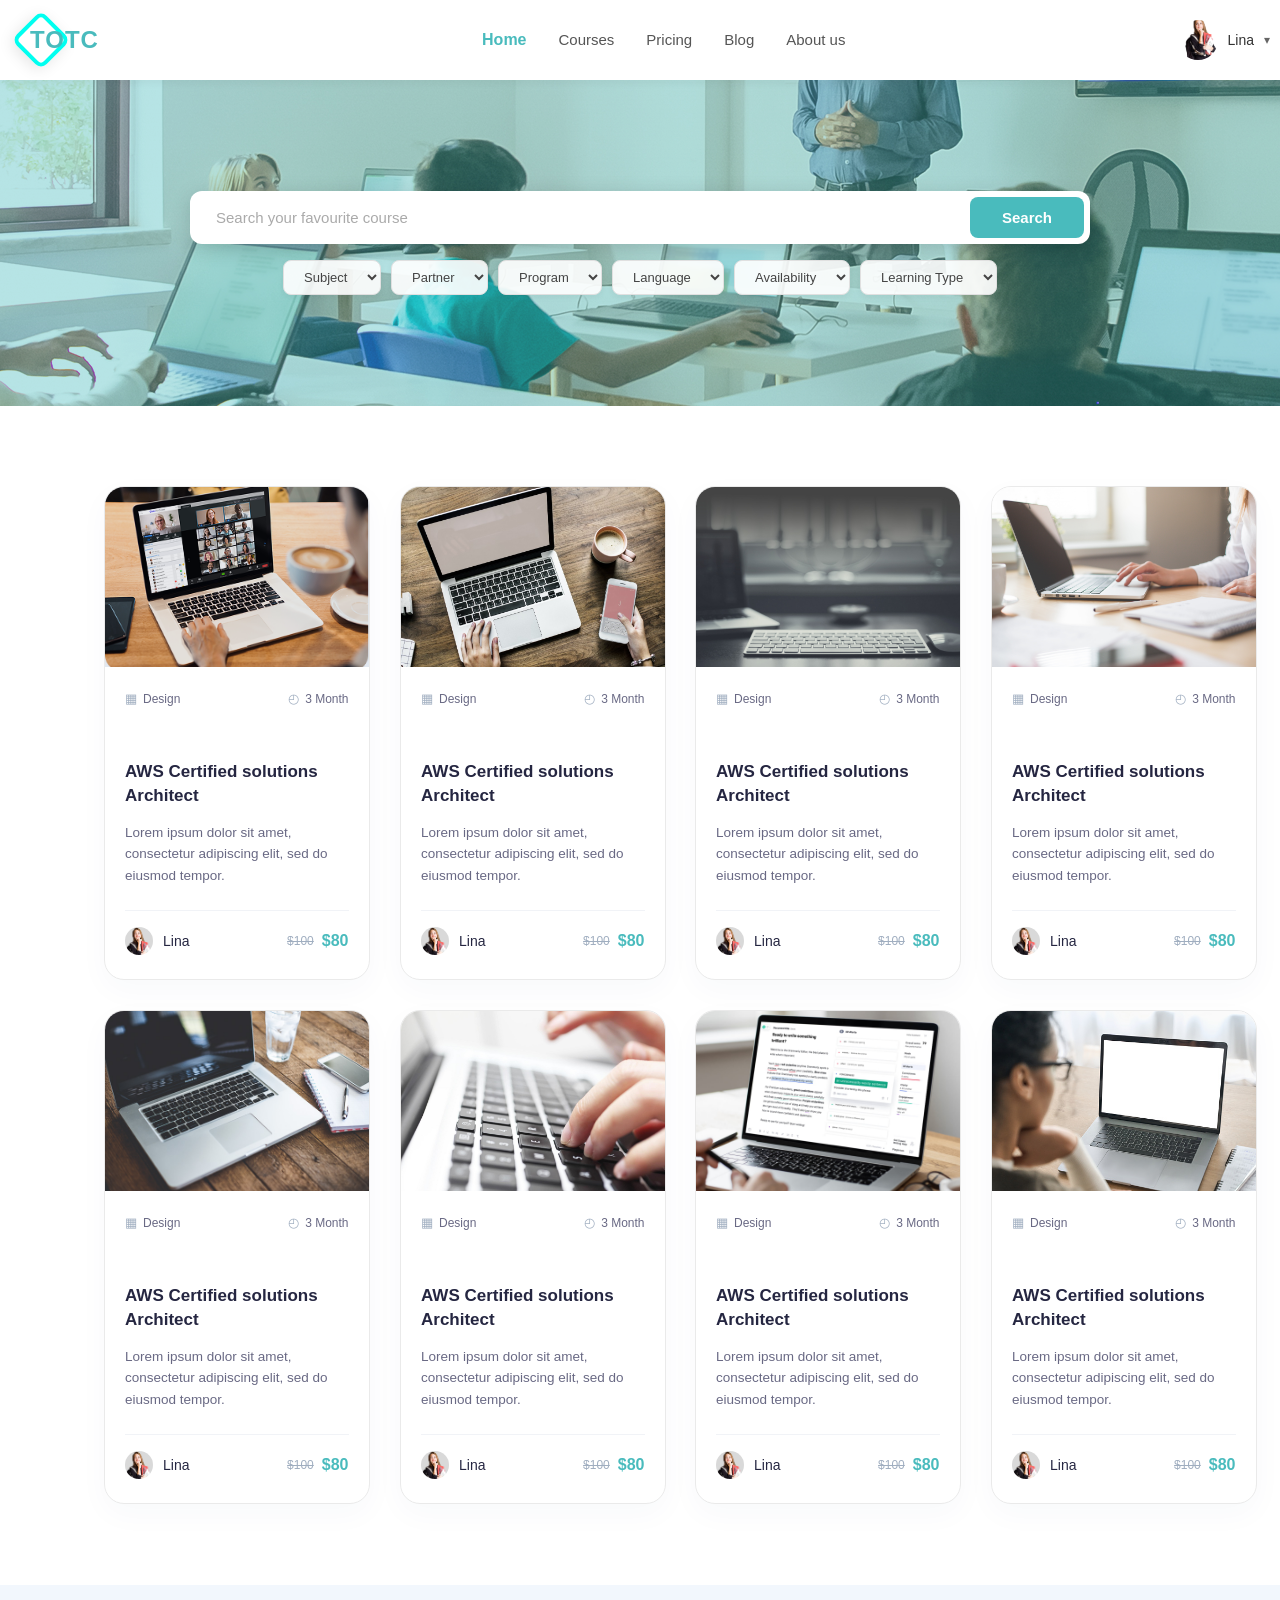
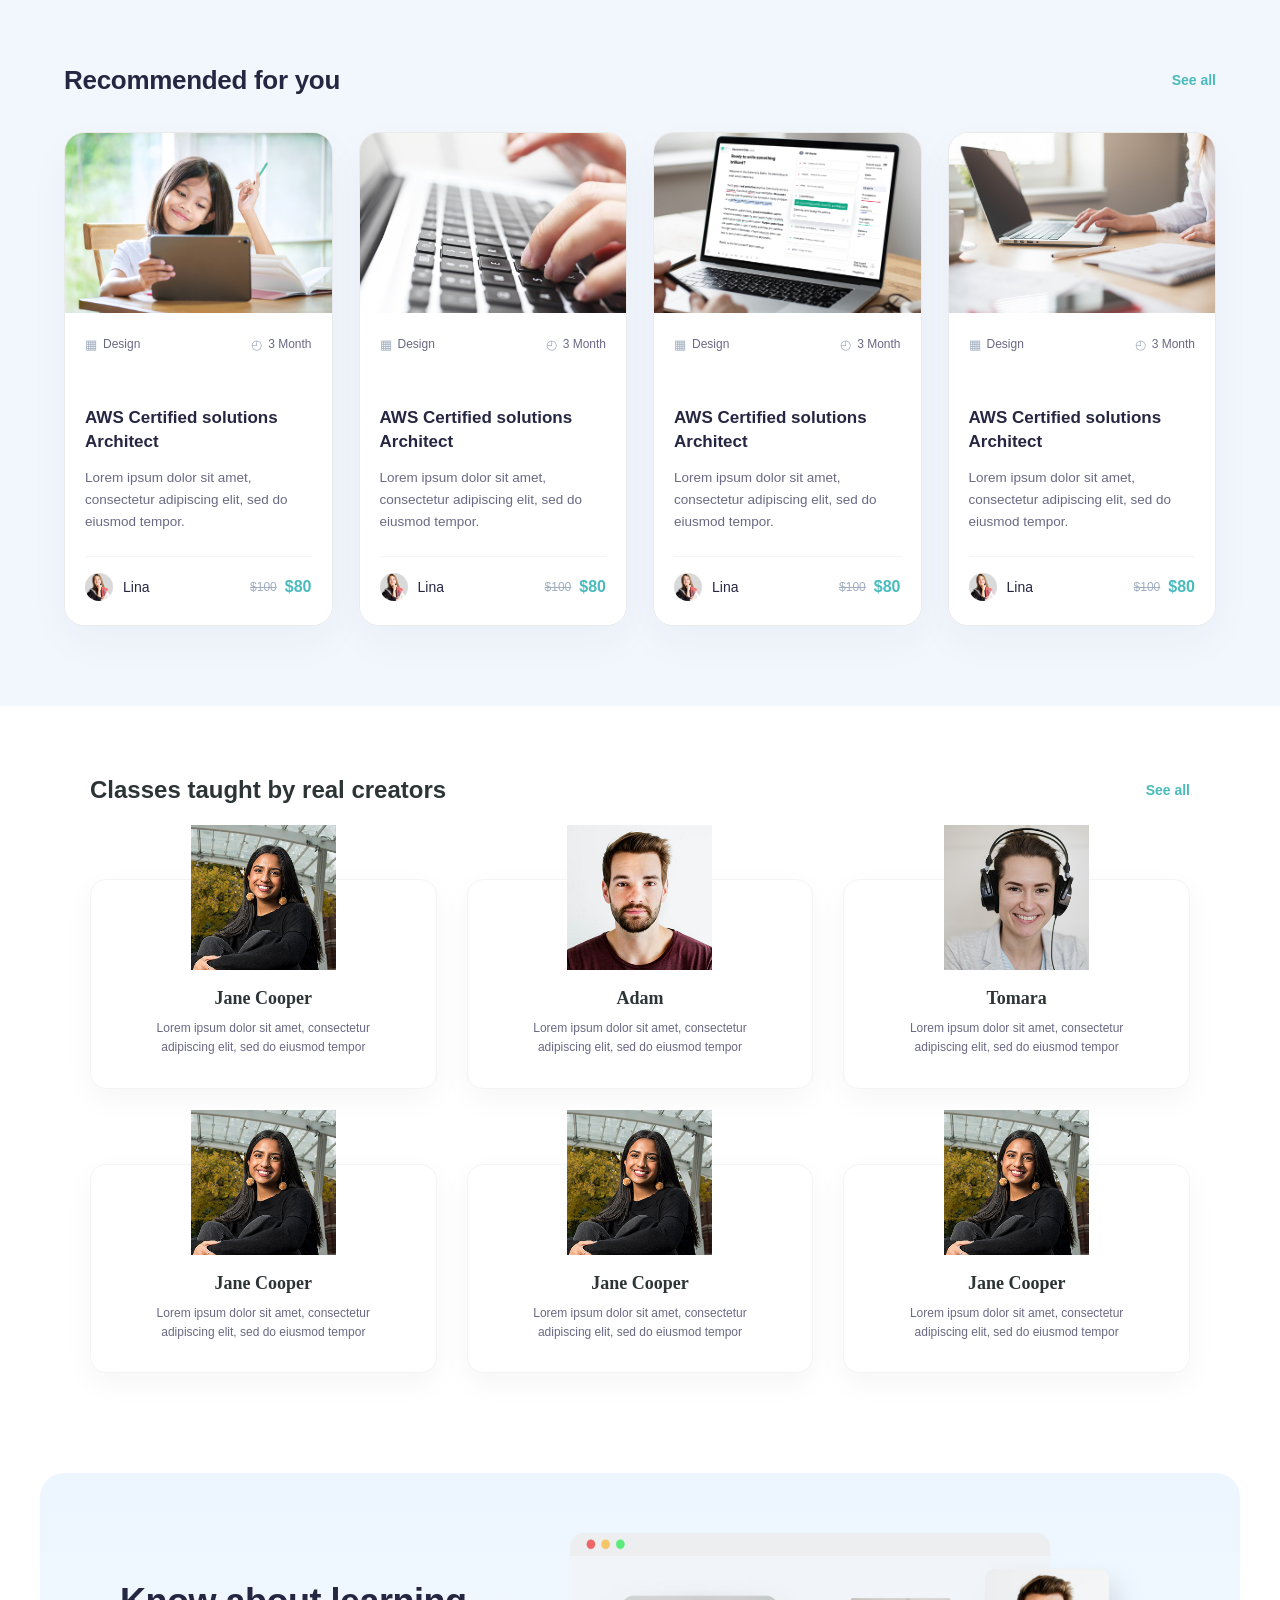
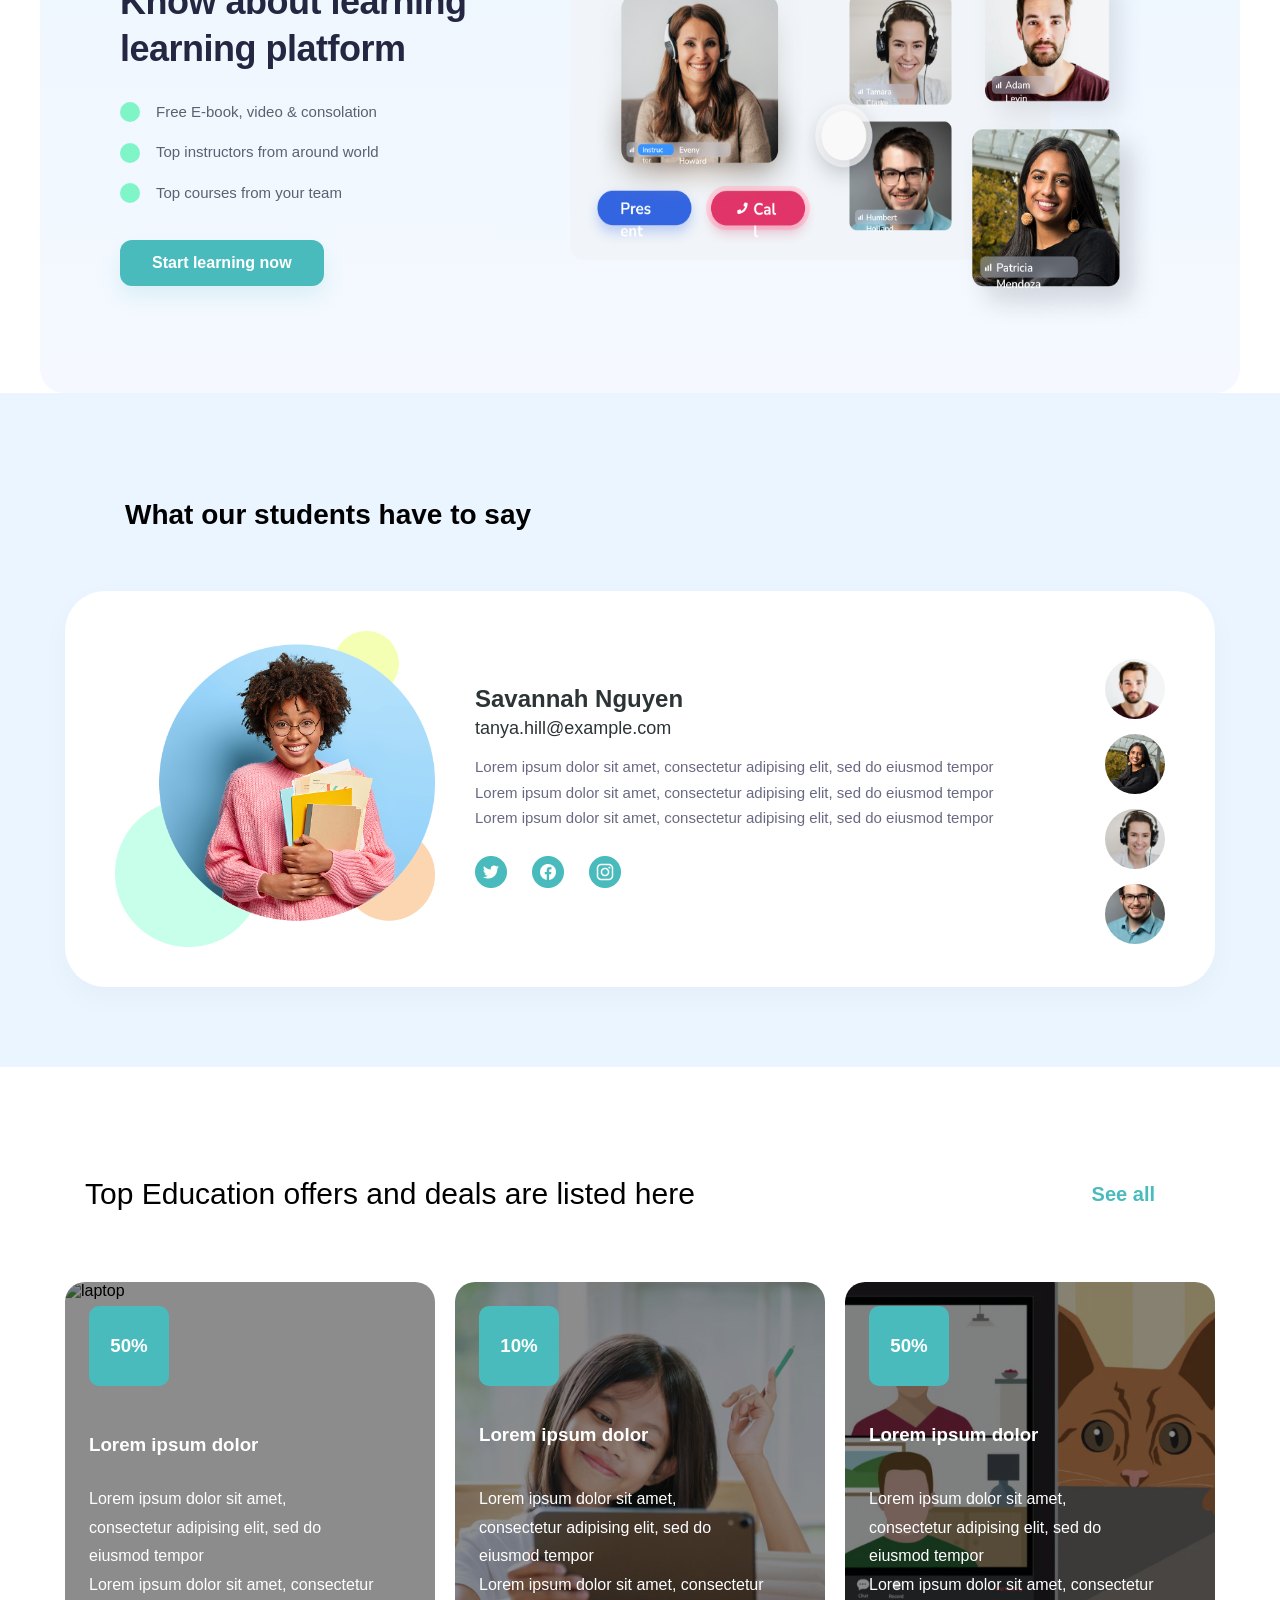
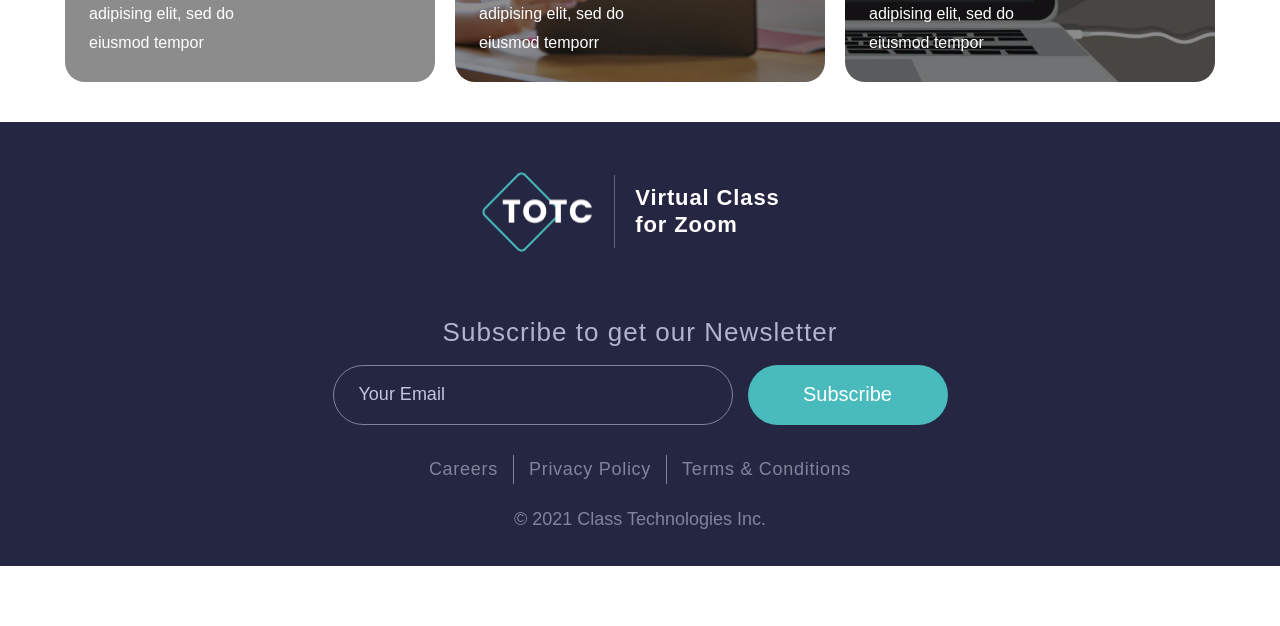
==== commit 6167cf54: "responsive-degsin" ====
--- a/course.html
+++ b/course.html
@@ -516,7 +516,8 @@
             </div>
           </div>
     </section>
-    <section class="footer">
+    <section class="footer" style="margin-bottom: padding 0
+    ;">
       <footer> <div class="logo-ft">
         <img src="Group 111 (1).png" alt="logo" style="height: 84px; width: 114px;"> 
         <span class="ft">Virtual Class <br> for Zoom</span>
--- a/style.css
+++ b/style.css
@@ -1,4 +1,3 @@
-
 * {
   margin: 0;
   padding: 0;
@@ -697,7 +696,7 @@
 }
 
 .nav-links1 .a1:hover,
-.nav-links .a1.active1 {
+.nav-links1 a.active1 {
   color: #49bbbd;
   font-weight: 600;
 }
@@ -1717,8 +1716,7 @@
 .footer{
   min-height:auto;
   width: 100% !important;
-  margin:0;
-  padding:0;
+  margin: 0;
 }
 * {
   margin: 0;
@@ -2752,4 +2750,424 @@
     grid-template-columns: 1fr; 
     gap: 30px;
   }
+}
+
+html, body {
+  max-width: 100%;
+  overflow-x: hidden;
+}
+img {
+  max-width: 100%;
+}
+@media (max-width: 992px) {
+  .hero-container {
+    padding: 5px 5% 60px 5%;
+  }
+  .nav {
+    flex-direction: column;
+    gap: 15px;
+    width: 100%;
+  }
+  .nav-links {
+    flex-wrap: wrap;
+    justify-content: center;
+    gap: 15px 20px;
+  }
+  .auth-buttons {
+    justify-content: center;
+  }
+}
+@media (max-width: 480px) {
+  .totc-logo {
+    width: auto;
+  }
+  .auth-buttons {
+    flex-direction: column;
+    gap: 10px;
+    width: 100%;
+  }
+  .btn {
+    text-align: center;
+  }
+}
+
+@media (max-width: 992px) {
+  .hero-image {
+    position: relative;
+  }
+  .hero-image img {
+    height: auto;
+    margin-right: 0;
+  }
+  .hero-image .stu {
+    max-width: 320px;
+    width: 100%;
+  }
+  .group-pic {
+    position: absolute !important;
+    top: 8px !important;
+    left: auto !important;
+    right: 6px !important;
+    width: 110px !important;
+    height: 130px !important;
+    max-width: 110px;
+  }
+}
+@media (max-width: 576px) {
+  .hero-image .stu {
+    max-width: 240px;
+  }
+  .group-pic {
+    width: 90px !important;
+    height: 105px !important;
+    top: 4px !important;
+    right: 4px !important;
+  }
+}
+
+@media (max-width: 768px) {
+  .success {
+    font-size: 34px;
+  }
+  .para {
+    font-size: 15px;
+  }
+  .rating {
+    gap: 24px;
+  }
+  .item span {
+    font-size: 44px;
+  }
+  .item p {
+    font-size: 18px;
+  }
+}
+@media (max-width: 420px) {
+  .item span {
+    font-size: 36px;
+  }
+  .rating {
+    gap: 18px;
+  }
+}
+@media (max-width: 768px) {
+  .cloud, .software {
+    font-size: 24px;
+  }
+  .section {
+    padding: 40px 15px;
+  }
+  .card {
+    width: 100%;
+    max-width: 340px;
+  }
+}
+
+@media (max-width: 900px) {
+  .cont1 {
+    flex-direction: column;
+    align-items: center;
+    gap: 30px;
+  }
+  .image-cont2 {
+    width: 90%;
+    max-width: 400px;
+  }
+  .image-cont2 img {
+    width: 100%;
+    height: auto;
+  }
+}
+@media (max-width: 768px) {
+  .toco1 {
+    font-size: 28px;
+  }
+  .toco {
+    font-size: 24px;
+  }
+  .para3 {
+    font-size: 15px;
+  }
+}
+
+@media (max-width: 768px) {
+  .classroom-img {
+    max-width: 100%;
+  }
+  .blue {
+    font-size: 26px;
+  }
+}
+
+@media (max-width: 768px) {
+  .classroom-ui-sec, .tools-ui-sec {
+    padding: 50px 0;
+  }
+  .h1 {
+    font-size: 30px !important;
+  }
+}
+@media (max-width: 560px) {
+  .feeds-canvas-layout {
+    flex-direction: column;
+  }
+  .main-host-feed {
+    aspect-ratio: 16 / 10;
+  }
+  .sub-feeds-grid-stack {
+    grid-template-columns: 1fr 1fr;
+    grid-template-rows: 1fr 1fr;
+  }
+}
+
+@media (max-width: 768px) {
+  .tools-feature-title {
+    font-size: 26px;
+  }
+  .visual-student-column {
+    height: 300px;
+  }
+}
+@media (max-width: 900px) {
+  .group, .group1 {
+    flex-direction: column !important;
+    text-align: center !important;
+    gap: 25px;
+  }
+  .group img, .group1 img, .group1 > img {
+    height: auto !important;
+    width: 100% !important;
+    max-width: 380px !important;
+  }
+  .group h1, .group1 h1 {
+    font-size: 24px !important;
+  }
+}
+@media (max-width: 480px) {
+  .group h1, .group1 h1 {
+    font-size: 20px !important;
+  }
+}
+
+@media (max-width: 768px) {
+  .main-title {
+    font-size: 30px;
+  }
+  .visual-col {
+    justify-content: center;
+  }
+  .image-wrapper {
+    max-width: 320px;
+  }
+  .main-img {
+    width: 100%;
+    height: auto;
+  }
+  .review-card {
+    left: 10px;
+    right: 10px;
+    bottom: -30px;
+    padding: 16px;
+  }
+  .next-btn {
+    right: -10px;
+  }
+}
+@media (max-width: 480px) {
+  .content-col {
+    text-align: center;
+  }
+  .sub-title-wrapper {
+    justify-content: center;
+  }
+}
+@media (max-width: 768px) {
+  .section-title {
+    font-size: 26px;
+  }
+  .featured-title {
+    font-size: 18px;
+  }
+}
+@media (max-width: 576px) {
+  .logo-ft {
+    flex-direction: column;
+    gap: 10px;
+  }
+  .ft {
+    border-left: none;
+    margin-left: 0;
+    text-align: center;
+  }
+}
+@media (max-width: 992px) {
+  .navbar1 {
+    padding: 14px 20px;
+    flex-wrap: wrap;
+    gap: 12px;
+    justify-content: center;
+  }
+  .nav-links1 {
+    order: 3;
+    width: 100%;
+    justify-content: center;
+    flex-wrap: wrap;
+    gap: 16px;
+  }
+}
+@media (max-width: 480px) {
+  .user-profile .username {
+    display: none;
+  }
+}
+
+@media (max-width: 768px) {
+  .hero-search-section {
+    height: auto;
+    padding: 24px 16px;
+  }
+  .search-box {
+    flex-direction: column;
+    padding: 10px;
+    gap: 8px;
+  }
+  .search-box input {
+    width: 100%;
+    padding: 10px 12px;
+  }
+  .btn-search {
+    width: 100%;
+    padding: 12px;
+  }
+  .filter-bar select {
+    font-size: 12px;
+    padding: 8px 10px;
+  }
+}
+
+@media (max-width: 768px) {
+  .allcourses-wrapper-sec {
+    margin: 20px !important;
+    padding: 20px !important;
+  }
+}
+@media (max-width: 480px) {
+  .allcourses-wrapper-sec {
+    margin: 12px !important;
+    padding: 16px !important;
+  }
+}
+
+@media (max-width: 768px) {
+  .rec-section-wrapper {
+    padding: 50px 0 !important;
+  }
+  .rec-section-title {
+    font-size: 20px !important;
+  }
+}
+
+@media (max-width: 768px) {
+  .creators-block {
+    padding: 40px 0 20px 0;
+  }
+  .creators-title {
+    font-size: 20px;
+  }
+  .creators-top-bar {
+    margin-bottom: 45px;
+  }
+}
+
+@media (max-width: 992px) {
+  .platform-container {
+    text-align: center;
+    padding: 30px 20px;
+  }
+  .features-list li {
+    justify-content: center;
+  }
+}
+@media (max-width: 768px) {
+  .main-heading {
+    font-size: 26px;
+  }
+  .platform-section img.graphic-img {
+    height: auto !important;
+    width: 100% !important;
+    max-width: 480px;
+  }
+}
+@media (max-width: 992px) {
+  .girl-main-img {
+    width: 260px !important;
+    height: auto !important;
+    max-width: 80%;
+  }
+}
+@media (max-width: 576px) {
+  .girl-main-img {
+    width: 100% !important;
+    max-width: 280px;
+  }
+  .div-img {
+    padding: 24px 16px;
+  }
+}
+
+@media (max-width: 992px) {
+  .heading span {
+    padding: 20px 0 !important;
+  }
+}
+@media (max-width: 768px) {
+  .laptop {
+    min-height: auto;
+    padding: 24px 0;
+  }
+  .top {
+    font-size: 22px;
+    padding: 20px 10px;
+  }
+}
+@media (max-width: 375px) {
+  .hero-text h1 {
+    font-size: 26px;
+  }
+  .success {
+    font-size: 26px;
+  }
+  .cloud, .software, .toco1 {
+    font-size: 20px;
+  }
+  .card {
+    padding: 50px 15px 25px;
+  }
+}
+
+.navbar {
+  position: sticky;
+  top: 0;
+  z-index: 1000;
+  background-color: #49BBBD;
+  padding-top: 14px;
+  padding-bottom: 14px;
+}
+
+.navbar1 {
+  position: sticky;
+  top: 0;
+  z-index: 1000;
+  margin: 0;
+}
+@media (max-width: 992px) {
+  .nav-links {
+    display: flex !important;
+    flex-wrap: wrap;
+    justify-content: center;
+    gap: 12px 20px;
+  }
+  .nav-links a {
+    font-size: 14px;
+  }
 }
